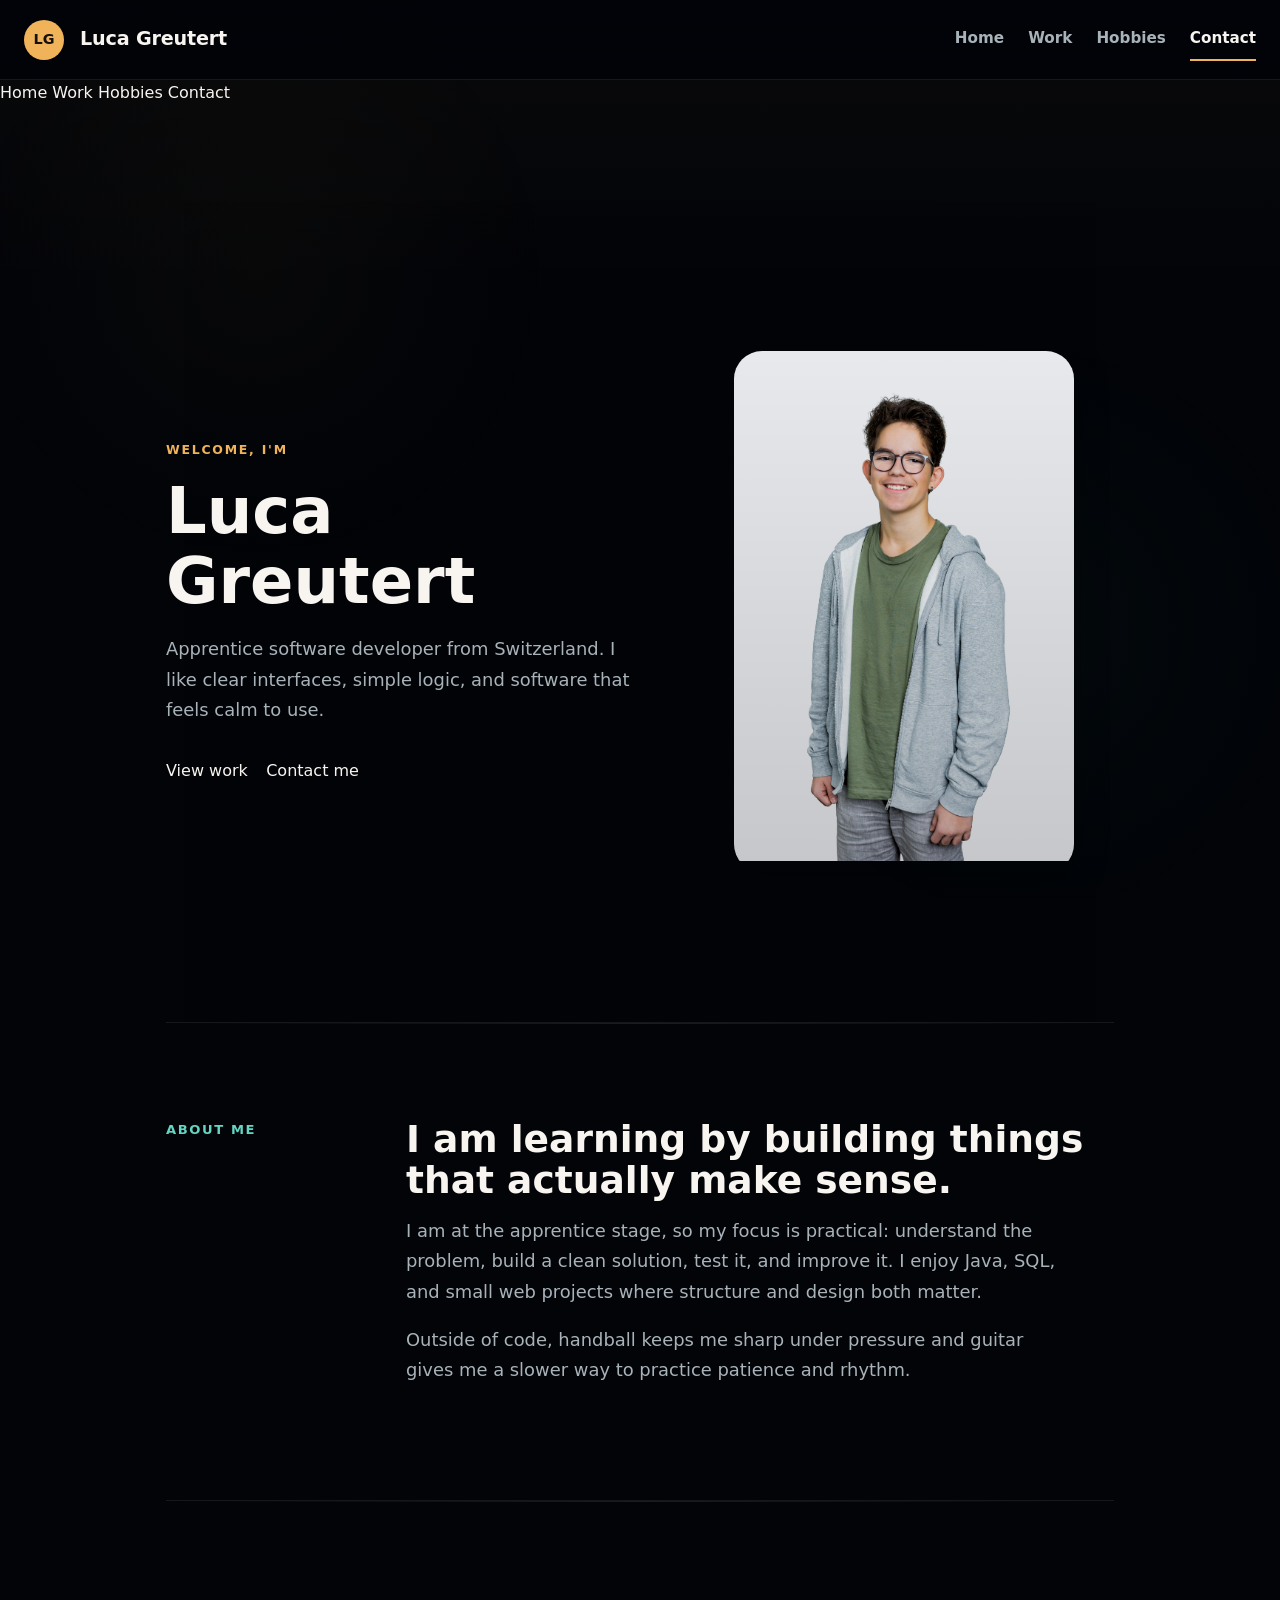
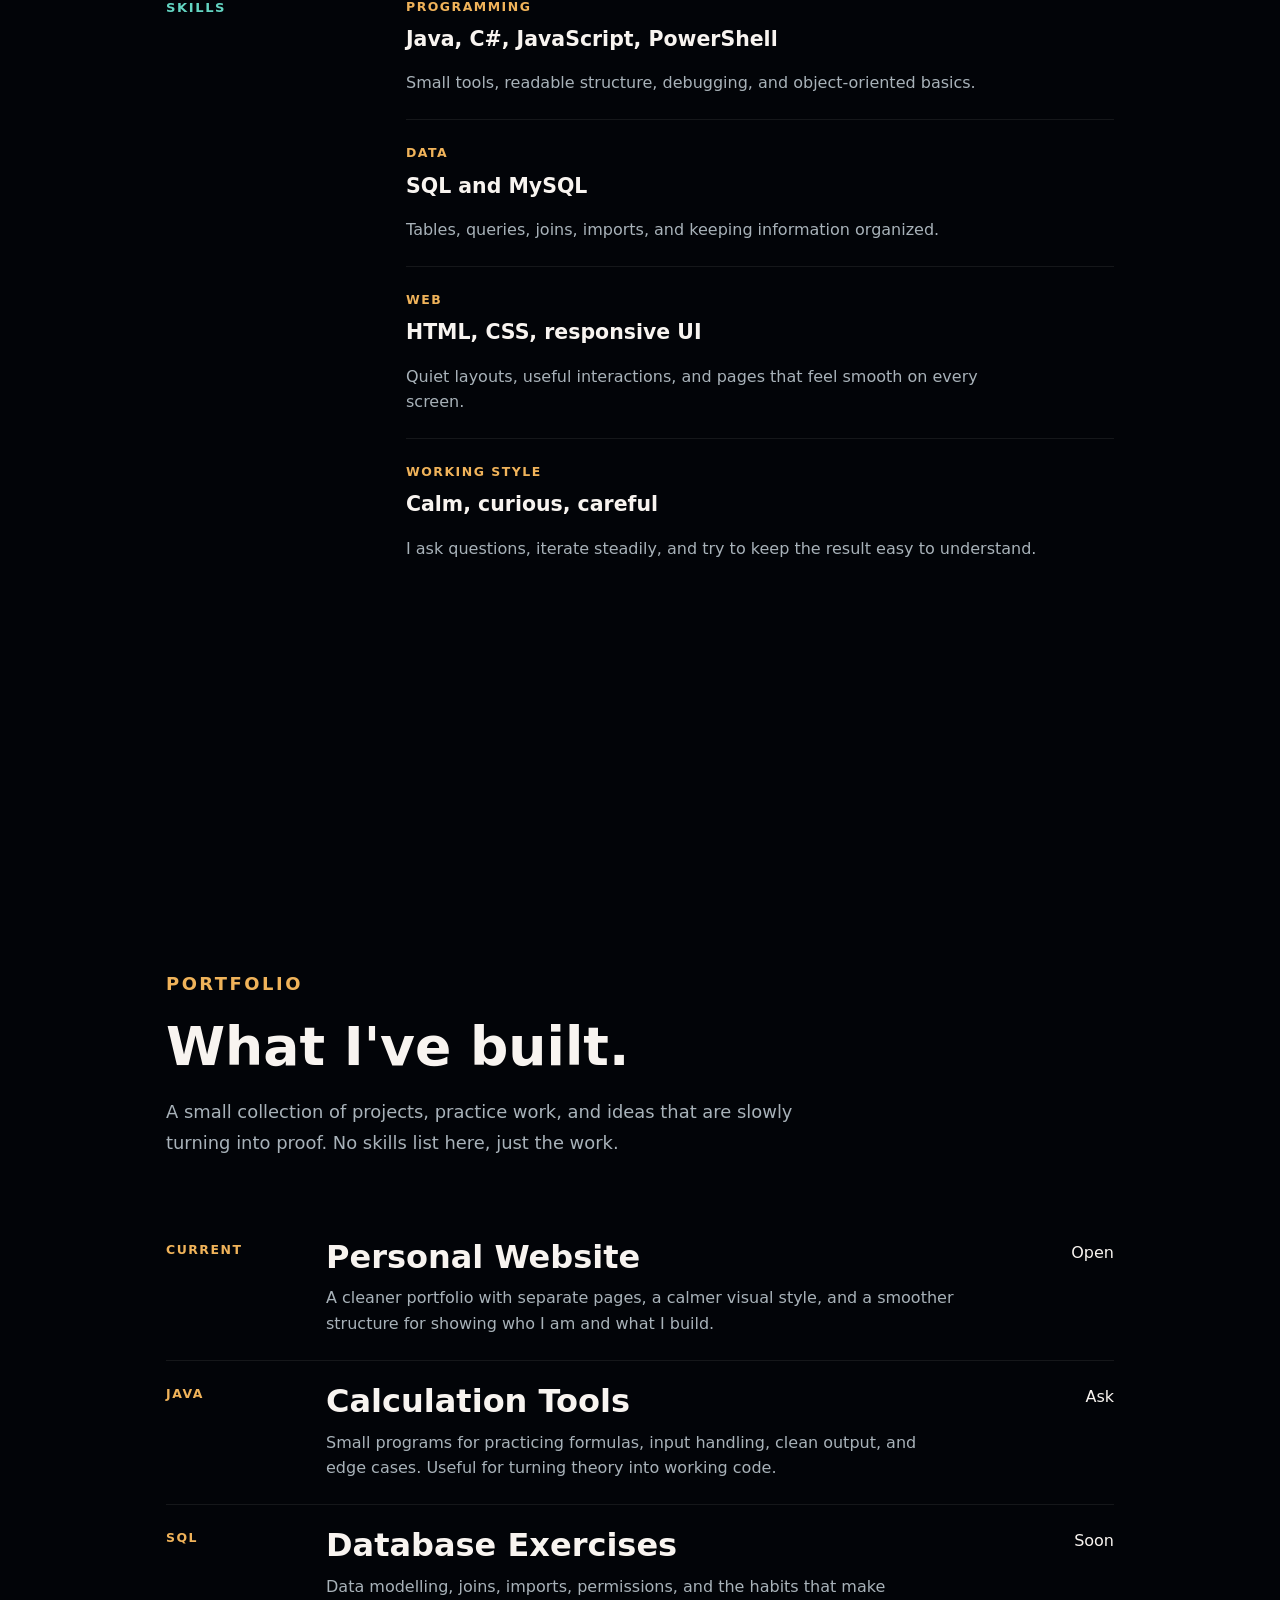
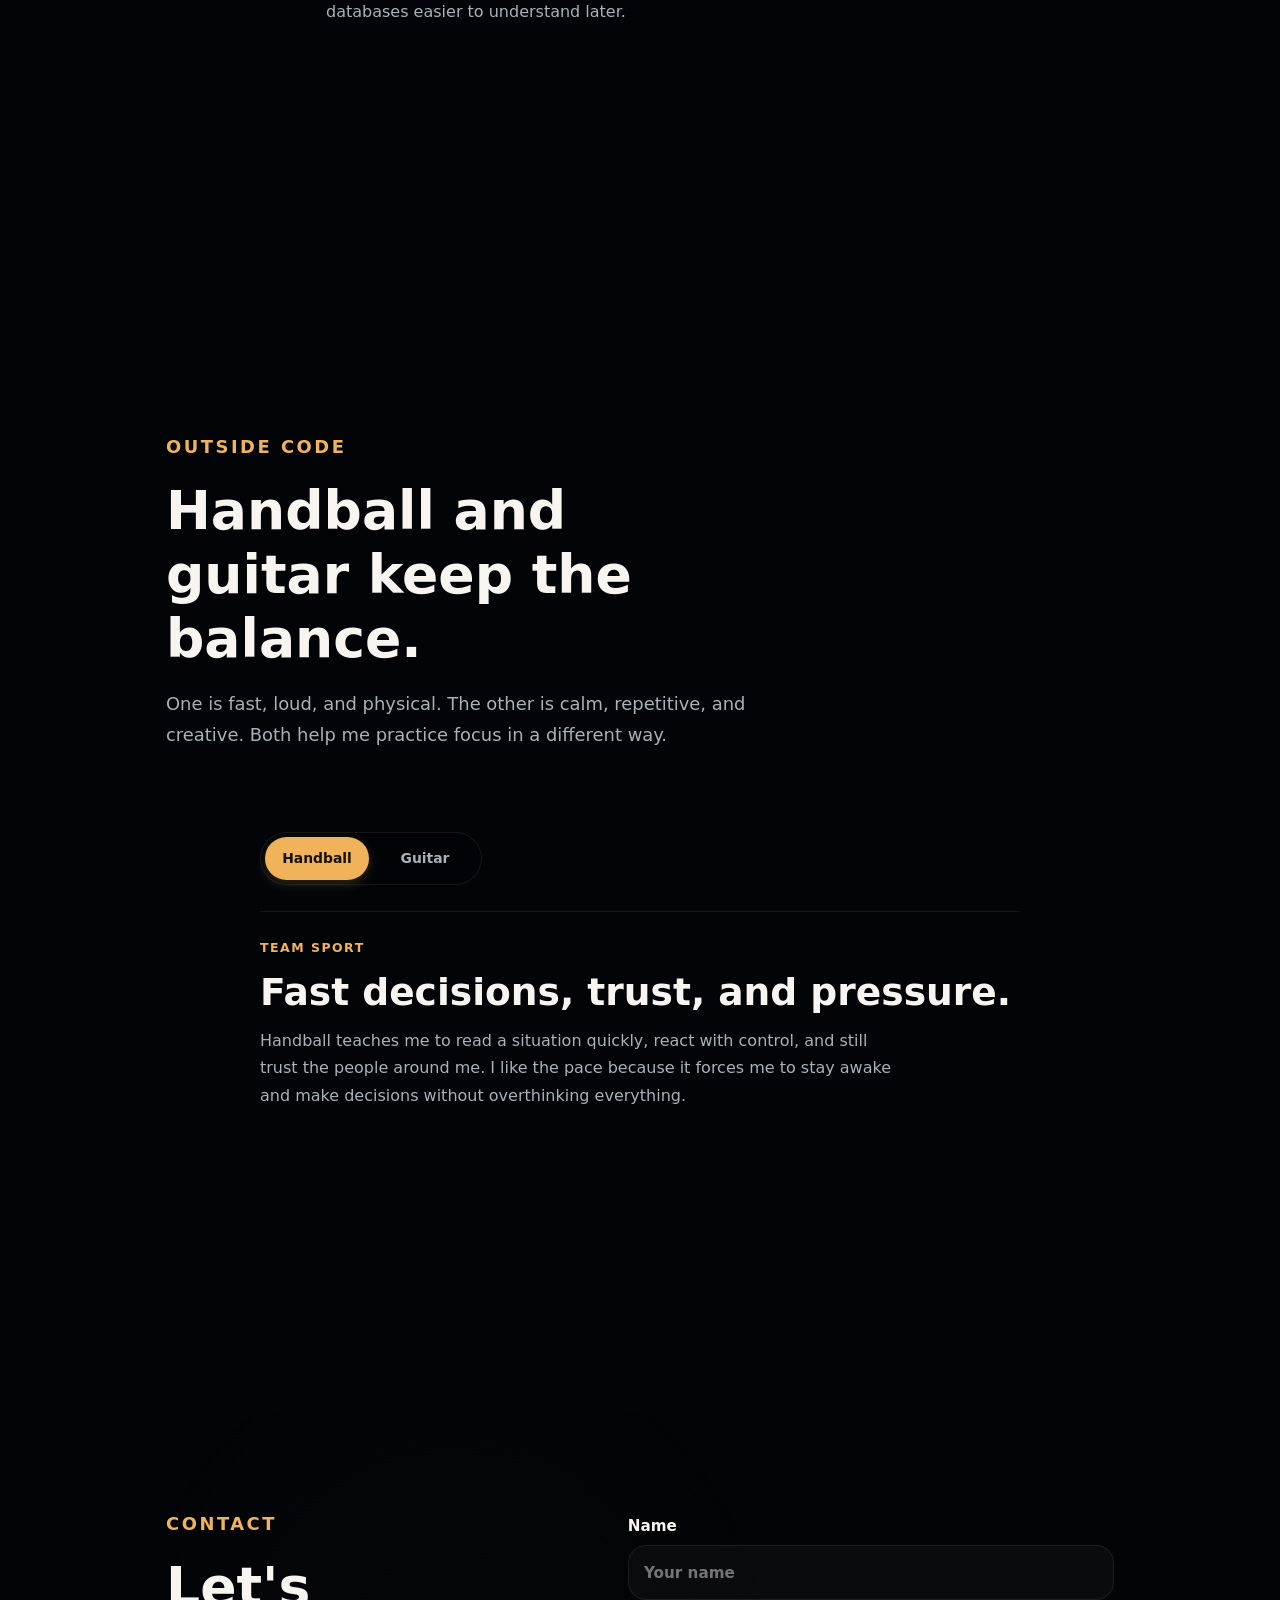
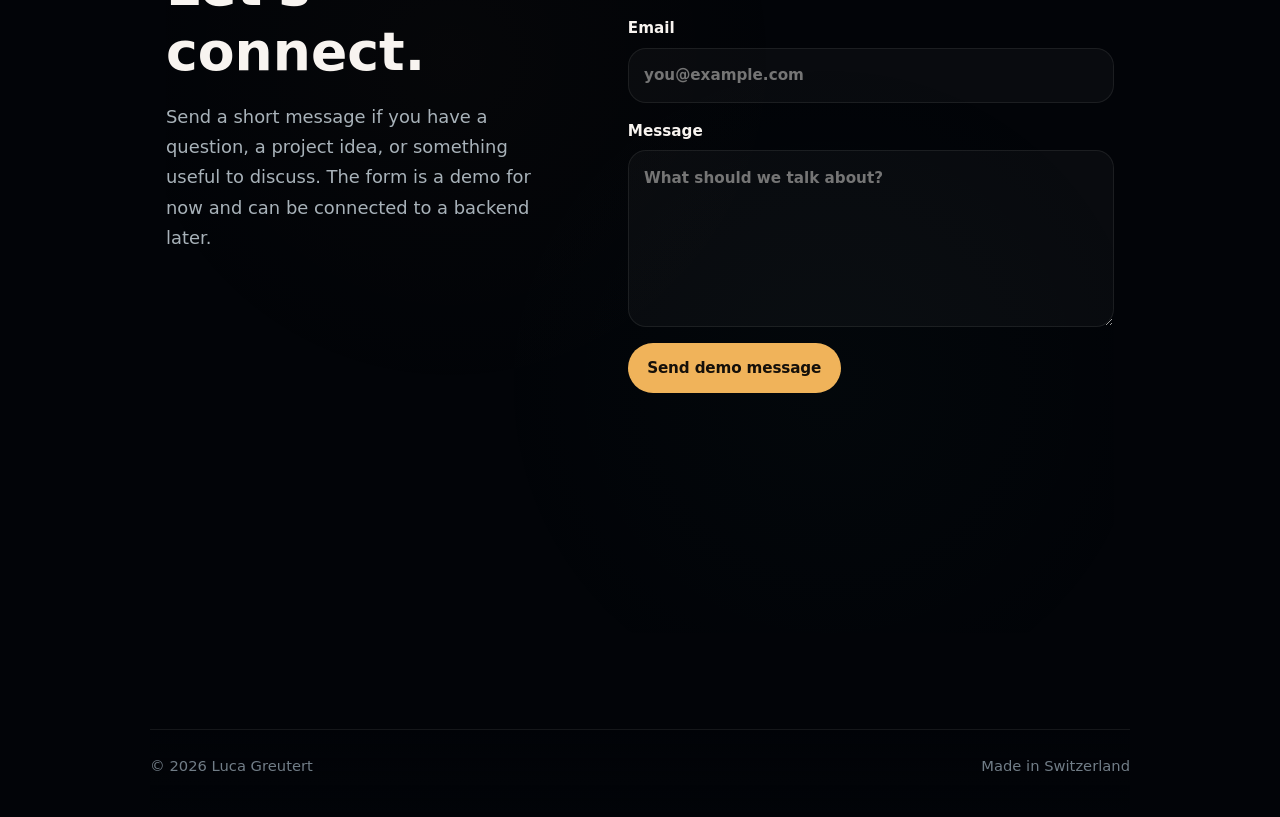
==== index.html @ e819fcfd "feat: implement single-page layout with scroll shortcuts and fixed header" ====
<!DOCTYPE html>
<html lang="en">
<head>
  <meta charset="UTF-8" />
  <meta name="viewport" content="width=device-width, initial-scale=1.0" />
  <title>Luca Greutert | Portfolio</title>

  <style>
    :root {
      --bg: #020408;
      --bg-soft: #07090f;
      --text: #f8f4f0;
      --muted: #a8b2b9;
      --soft: #717d87;
      --line: rgba(248, 244, 240, 0.08);
      --line-strong: rgba(248, 244, 240, 0.15);
      --amber: #f0b35a;
      --teal: #64d5c2;
      --danger: #e45f4f;
      --max-width: 980px;
      --radius-sm: 12px;
      --radius: 18px;
      --radius-lg: 28px;
      --ease: cubic-bezier(0.2, 0.8, 0.2, 1);
    }

    * {
      box-sizing: border-box;
    }

    html {
      scroll-behavior: smooth;
    }

    body {
      margin: 0;
      min-height: 100vh;
      color: var(--text);
      background:
        linear-gradient(180deg, rgba(240, 179, 90, 0.03), transparent 18rem),
        var(--bg);
      font-family:
        Inter, ui-sans-serif, system-ui, -apple-system, BlinkMacSystemFont,
        "Segoe UI", sans-serif;
      line-height: 1.6;
      position: relative;
      overflow-x: hidden;
      padding-top: 80px; /* Space for fixed header */
    }

    body::before {
      content: '';
      position: fixed;
      inset: 0;
      background-image:
        radial-gradient(circle at 20% 30%, rgba(240, 179, 90, 0.03) 0%, transparent 25%),
        radial-gradient(circle at 80% 70%, rgba(98, 213, 194, 0.03) 0%, transparent 25%);
      pointer-events: none;
      z-index: -2;
    }

    body.menu-open {
      overflow: hidden;
    }

    a {
      color: inherit;
      text-decoration: none;
    }

    button,
    input,
    textarea {
      font: inherit;
    }

    button {
      cursor: pointer;
    }

    h1,
    h2,
    h3,
    p,
    figure {
      margin-top: 0;
    }

    h1,
    h2,
    h3 {
      letter-spacing: 0;
      line-height: 1.1;
    }

    h1 {
      max-width: 13ch;
      margin-bottom: 1.1rem;
      font-size: clamp(2.3rem, 5vw, 4.25rem);
      font-weight: 800;
    }

    h2 {
      margin-bottom: 0.9rem;
      font-size: clamp(1.55rem, 3vw, 2.35rem);
      font-weight: 700;
    }

    h3 {
      margin-bottom: 0.55rem;
      font-size: clamp(1.08rem, 2vw, 1.28rem);
      font-weight: 600;
    }

    p {
      color: var(--muted);
      font-weight: 400;
    }

    /* Fixed header with shortcuts */
    .site-header {
      position: fixed;
      top: 0;
      left: 0;
      right: 0;
      height: 80px;
      z-index: 100;
      display: flex;
      align-items: center;
      justify-content: space-between;
      padding: 0 1.5rem;
      background: rgba(2, 4, 8, 0.9);
      backdrop-filter: blur(20px);
      border-bottom: 1px solid var(--line);
    }

    .brand-menu {
      display: flex;
      align-items: center;
      gap: 1rem;
    }

    .logo-mark {
      display: grid;
      place-items: center;
      width: 2.5rem;
      height: 2.5rem;
      border: 1px solid rgba(240, 179, 90, 0.4);
      border-radius: 50%;
      color: #15100a;
      background: var(--amber);
      font-size: 0.9rem;
      font-weight: 900;
      transition:
        transform 180ms var(--ease),
        background 180ms var(--ease);
    }

    .logo-mark:hover {
      background: #ffd18a;
      transform: translateY(-2px);
    }

    .logo-name {
      color: var(--text);
      font-weight: 800;
      text-decoration: none;
      font-size: 1.2rem;
      letter-spacing: -0.01em;
    }

    /* Shortcuts navigation */
    .shortcuts {
      display: flex;
      gap: 1.5rem;
    }

    .shortcuts a {
      color: var(--muted);
      font-weight: 600;
      font-size: 0.95rem;
      padding: 0.5rem 0;
      border-bottom: 2px solid transparent;
      transition: all 180ms var(--ease);
      position: relative;
    }

    .shortcuts a:hover {
      color: var(--amber);
    }

    .shortcuts a.active {
      color: var(--text);
      border-bottom-color: var(--amber);
    }

    /* Mobile menu toggle */
    .nav-toggle {
      display: none;
      flex-direction: column;
      justify-content: space-between;
      width: 2.5rem;
      height: 2rem;
    }

    .nav-toggle span {
      display: block;
      height: 2px;
      background: var(--text);
      border-radius: 2px;
      transition: all 0.3s ease;
    }

    /* Sections - all visible now */
    .section {
      width: min(var(--max-width), calc(100% - 2rem));
      margin: 0 auto;
      padding: 6rem 0;
      position: relative;
    }

    .hero {
      display: grid;
      grid-template-columns: minmax(0, 1.05fr) minmax(16rem, 0.95fr);
      gap: 4rem;
      align-items: center;
      min-height: calc(100vh - 80px);
      position: relative;
      text-align: left;
    }

    .hero::before {
      content: '';
      position: absolute;
      inset: 0;
      background:
        linear-gradient(
          to right,
          rgba(2, 4, 8, 0) 0%,
          rgba(2, 4, 8, 0.03) 30%,
          rgba(2, 4, 8, 0.03) 70%,
          rgba(2, 4, 8, 0) 100%
        );
      pointer-events: none;
    }

    .kicker {
      margin-bottom: 1rem;
      color: var(--amber);
      font-size: 0.78rem;
      font-weight: 900;
      letter-spacing: 0.14em;
      text-transform: uppercase;
    }

    .hero-text,
    .page-intro p,
    .section-body p {
      max-width: 58ch;
      font-size: clamp(1rem, 1.7vw, 1.12rem);
      line-height: 1.7;
    }

    .hero-actions {
      display: flex;
      flex-wrap: wrap;
      gap: 1.15rem;
      margin-top: 2rem;
    }

    .hero-visual {
      margin-bottom: 0;
      position: relative;
      border-radius: var(--radius-lg);
      overflow: hidden;
      box-shadow: 0 8px 32px rgba(0, 0, 0, 0.4);
    }

    .hero-visual::before {
      content: '';
      position: absolute;
      inset: 0;
      background:
        linear-gradient(
          to bottom,
          rgba(0, 0, 0, 0) 0%,
          rgba(0, 0, 0, 0.15) 100%
        );
      pointer-events: none;
    }

    .hero-visual img {
      display: block;
      width: 100%;
      height: 100%;
      object-fit: cover;
      object-position: 58% center;
      transition: transform 0.5s ease;
    }

    .hero-visual:hover img {
      transform: scale(1.02);
    }

    .hero-visual figcaption {
      margin-top: 0.7rem;
      color: var(--soft);
      font-size: 0.9rem;
      font-style: italic;
    }

    .split-section {
      display: grid;
      grid-template-columns: 12rem minmax(0, 1fr);
      gap: 3rem;
      border-top: 1px solid var(--line);
      position: relative;
    }

    .split-section::before {
      content: '';
      position: absolute;
      top: 0;
      left: 0;
      right: 0;
      height: 1px;
      background:
        linear-gradient(
          to right,
          transparent,
          rgba(248, 244, 240, 0.1),
          transparent
        );
      pointer-events: none;
    }

    .section-label p {
      position: sticky;
      top: 6rem;
      color: var(--teal);
      font-size: 0.82rem;
      font-weight: 900;
      letter-spacing: 0.12em;
      text-transform: uppercase;
    }

    .section-body {
      max-width: 680px;
    }

    .list-stack {
      display: grid;
      gap: 0;
    }

    .clean-row {
      display: grid;
      gap: 0.7rem;
      padding: 1.45rem 0;
      border-top: 1px solid var(--line);
      transition: background 180ms var(--ease);
    }

    .clean-row:hover {
      background: rgba(248, 244, 240, 0.02);
    }

    .clean-row:first-child {
      border-top: 0;
      padding-top: 0;
    }

    .clean-row span,
    .tab-panel span {
      color: var(--amber);
      font-size: 0.78rem;
      font-weight: 900;
      letter-spacing: 0.12em;
      text-transform: uppercase;
    }

    .clean-row p {
      max-width: 62ch;
      margin-bottom: 0;
      color: var(--muted);
      line-height: 1.6;
    }

    .page-hero {
      padding-bottom: 3rem;
    }

    .page-intro {
      max-width: 700px;
    }

    .page-intro h1 {
      max-width: 16ch;
      font-size: clamp(2.05rem, 4.5vw, 3.35rem);
      font-weight: 800;
      line-height: 1.2;
    }

    .project-list {
      padding-top: 1rem;
    }

    .project-row {
      grid-template-columns: 8rem minmax(0, 1fr) auto;
      align-items: start;
      column-gap: 2rem;
    }

    .project-row h2 {
      margin-bottom: 0.65rem;
      font-size: clamp(1.35rem, 2.5vw, 2rem);
      font-weight: 700;
      color: var(--text);
    }

    .hobby-panel {
      max-width: 760px;
      padding-top: 1rem;
    }

    .tab-list {
      display: inline-flex;
      gap: 0.25rem;
      margin-bottom: 1.6rem;
      padding: 0.25rem;
      border: 1px solid var(--line);
      border-radius: var(--radius-lg);
      background: rgba(2, 4, 8, 0.3);
      backdrop-filter: blur(10px);
    }

    .tab-button {
      min-width: 6.5rem;
      border: 0;
      border-radius: calc(var(--radius-lg) - 4px);
      padding: 0.65rem 1rem;
      color: var(--muted);
      background: transparent;
      font-weight: 800;
      font-size: 0.87rem;
      transition:
        color 180ms var(--ease),
        background 180ms var(--ease),
        transform 180ms var(--ease);
    }

    .tab-button:hover:not(.active),
    .tab-button:focus-visible:not(.active) {
      transform: translateY(-1px);
      color: var(--text);
      background: rgba(248, 244, 240, 0.05);
    }

    .tab-button.active {
      color: #15100a;
      background: var(--amber);
      transform: translateY(0);
      box-shadow: 0 4px 12px rgba(240, 179, 90, 0.2);
    }

    .tab-panel {
      padding-top: 1.4rem;
      border-top: 1px solid var(--line);
    }

    .tab-panel h2 {
      margin-top: 0.75rem;
      color: var(--text);
    }

    .tab-panel p {
      max-width: 63ch;
      color: var(--muted);
      line-height: 1.7;
    }

    .contact-layout {
      display: grid;
      grid-template-columns: minmax(0, 0.9fr) minmax(18rem, 1.1fr);
      gap: 4rem;
      align-items: start;
      min-height: calc(100vh - 80px);
      position: relative;
    }

    .contact-layout::before {
      content: '';
      position: absolute;
      inset: 0;
      background:
        radial-gradient(circle at 30% 30%, rgba(240, 179, 90, 0.02) 0%, transparent 40%),
        radial-gradient(circle at 70% 70%, rgba(98, 213, 194, 0.02) 0%, transparent 40%);
      pointer-events: none;
      z-index: -1;
    }

    .contact-form {
      display: grid;
      gap: 1rem;
      width: 100%;
      padding-top: 0.3rem;
    }

    .contact-form label {
      display: grid;
      gap: 0.45rem;
      color: var(--text);
      font-weight: 700;
      font-size: 0.95rem;
    }

    .contact-form input,
    .contact-form textarea {
      width: 100%;
      border: 1px solid var(--line);
      border-radius: var(--radius);
      padding: 0.9rem 0.95rem;
      color: var(--text);
      background: rgba(248, 244, 240, 0.03);
      outline: none;
      transition:
        border-color 180ms var(--ease),
        background 180ms var(--ease),
        box-shadow 180ms var(--ease);
      font-size: 0.95rem;
    }

    .contact-form textarea {
      resize: vertical;
      min-height: 120px;
    }

    .contact-form input:focus,
    .contact-form textarea:focus {
      border-color: var(--teal);
      background: rgba(248, 244, 240, 0.06);
      box-shadow: 0 0 0 3px rgba(98, 213, 194, 0.2);
    }

    .send-button {
      width: fit-content;
      border: 1px solid rgba(240, 179, 90, 0.5);
      border-radius: var(--radius-lg);
      padding: 0.75rem 1.15rem;
      color: #15100a;
      background: var(--amber);
      font-weight: 900;
      font-size: 0.95rem;
      transition:
        transform 180ms var(--ease),
        background 180ms var(--ease),
        box-shadow 180ms var(--ease);
      letter-spacing: -0.01em;
    }

    .send-button:hover,
    .send-button:focus-visible {
      background: #ffd18a;
      transform: translateY(-2px);
      box-shadow: 0 8px 24px rgba(240, 179, 90, 0.3);
    }

    .form-message {
      min-height: 1.5rem;
      margin: 0;
      color: var(--teal);
      font-weight: 800;
      font-size: 0.95rem;
    }

    .site-footer {
      display: flex;
      justify-content: space-between;
      gap: 1rem;
      width: min(var(--max-width), calc(100% - 2rem));
      margin: 0 auto;
      padding: 1.5rem 0 2.5rem;
      border-top: 1px solid var(--line);
      position: relative;
      z-index: 10;
    }

    .site-footer::before {
      content: '';
      position: absolute;
      inset: 0;
      background:
        linear-gradient(
          to top,
          rgba(2, 4, 8, 0.8) 0%,
          rgba(2, 4, 8, 0) 100%
        );
      pointer-events: none;
      z-index: -2;
    }

    .site-footer p {
      margin-bottom: 0;
      color: var(--soft);
      font-size: 0.92rem;
      font-weight: 400;
    }

    .reveal {
      opacity: 0;
      transform: translateY(10px);
      transition:
        opacity 620ms var(--ease),
        transform 620ms var(--ease);
    }

    .reveal.visible {
      opacity: 1;
      transform: translateY(0);
    }

    :focus-visible {
      outline: 3px solid var(--amber);
      outline-offset: 4px;
    }

    /* Enhanced focus styles */
    button:focus-visible,
    input:focus-visible,
    textarea:focus-visible,
    a:focus-visible {
      outline: 3px solid var(--amber);
      outline-offset: 4px;
    }

    @media (max-width: 820px) {
      body {
        padding-top: 70px; /* Adjust for smaller header */
      }

      .site-header {
        height: 70px;
        padding: 0 1rem;
      }

      .logo-mark {
        width: 2rem;
        height: 2rem;
        font-size: 0.8rem;
      }

      .logo-name {
        font-size: 1.1rem;
      }

      .shortcuts {
        gap: 1rem;
      }

      .shortcuts a {
        font-size: 0.9rem;
        padding: 0.4rem 0;
      }

      .nav-toggle {
        display: flex;
      }

      .site-nav {
        position: fixed;
        inset: 70px 0 auto;
        display: none;
        width: 100%;
        background: rgba(2, 4, 8, 0.95);
        backdrop-filter: blur(20px);
        border-top: 1px solid var(--line);
        z-index: 90;
      }

      .site-nav.open {
        display: block;
      }

      .site-nav a {
        display: block;
        padding: 1rem;
        text-align: center;
        border-bottom: 1px solid var(--line);
      }

      .site-nav a:last-child {
        border-bottom: none;
      }

      .site-nav a:hover {
        background: rgba(248, 244, 240, 0.05);
        color: var(--amber);
      }

      .hero {
        grid-template-columns: 1fr;
        text-align: center;
        padding-top: 4rem;
      }

      .hero-text,
      .hero-actions {
        max-width: 100%;
      }

      .hero-actions {
        justify-content: center;
      }

      .section {
        width: calc(100% - 1.5rem);
        padding: 4rem 0;
      }

      .section-label p {
        position: static;
        margin-bottom: 0;
        text-align: center;
      }

      .project-row {
        grid-template-columns: 1fr;
        gap: 0.7rem;
      }

      .project-row h2 {
        text-align: center;
      }
    }

    @media (max-width: 560px) {
      .logo-name {
        max-width: calc(100vw - 8rem);
        overflow: hidden;
        text-overflow: ellipsis;
      }

      h1 {
        font-size: clamp(2.2rem, 13vw, 3.35rem);
      }

      .hero-actions,
      .site-footer {
        flex-direction: column;
        align-items: stretch;
      }

      .tab-list {
        width: 100%;
      }

      .tab-button {
        flex: 1;
        min-width: 0;
        padding: 0.75rem 1rem;
        font-size: 0.9rem;
      }

      .send-button {
        width: 100%;
        padding: 1rem;
      }

      .contact-layout {
        gap: 2rem;
      }
    }

    @media (prefers-reduced-motion: reduce) {
      html {
        scroll-behavior: auto;
      }

      *,
      *::before,
      *::after {
        transition-duration: 0.01ms !important;
        animation-duration: 0.01ms !important;
        animation-iteration-count: 1 !important;
      }

      .reveal {
        opacity: 1;
        transform: none;
      }
    }

    /* Dark mode enhancements */
    @media (prefers-color-scheme: dark) {
      :root {
        --bg: #020408;
        --bg-soft: #07090f;
        --text: #f8f4f0;
        --muted: #a8b2b9;
        --soft: #717d87;
      }
    }

    /* Print styles */
    @media print {
      body {
        background: white !important;
        color: black !important;
        padding-top: 0 !important;
      }

      .site-header,
      .nav-toggle,
      .hero-actions,
      .send-button {
        display: none !important;
      }

      a {
        color: black !important;
        text-decoration: underline;
      }
    }
  </style>
</head>
<body>
  <header class="site-header">
    <div class="brand-menu">
      <button class="logo-mark" type="button" aria-label="Open page menu">
        LG
      </button>
      <a class="logo-name" href="#">Luca Greutert</a>
    </div>

    <nav class="shortcuts" aria-label="Primary navigation">
      <a href="#home-section" class="active">Home</a>
      <a href="#work-section">Work</a>
      <a href="#hobbies-section">Hobbies</a>
      <a href="#contact-section">Contact</a>
    </nav>

    <button class="nav-toggle" aria-label="Open navigation" aria-controls="primary-navigation">
      <span></span>
      <span></span>
      <span></span>
    </button>
  </header>

  <nav id="primary-navigation" class="site-nav" aria-label="Primary navigation">
    <a href="#home-section">Home</a>
    <a href="#work-section">Work</a>
    <a href="#hobbies-section">Hobbies</a>
    <a href="#contact-section">Contact</a>
  </nav>

  <main>
    <!-- Home Section -->
    <section class="section" id="home-section">
      <div class="hero section" id="home">
        <div class="hero-copy reveal">
          <p class="kicker">Welcome, I'm</p>
          <h1>Luca Greutert</h1>
          <p class="hero-text">
            Apprentice software developer from Switzerland. I like clear interfaces,
            simple logic, and software that feels calm to use.
          </p>
          <div class="hero-actions">
            <a class="text-link strong" href="#work-section">View work</a>
            <a class="text-link" href="#contact-section">Contact me</a>
          </div>
        </div>

        <figure class="hero-visual reveal" aria-label="Developer workspace">
          <img
            src="assets/IMG_0503.jpeg"
            alt="A focused developer workspace with a laptop, notebook, guitar, and handball."
          />
          <figcaption></figcaption>
        </figure>
      </div>

      <section class="section split-section" id="about">
        <div class="section-label reveal">
          <p>About Me</p>
        </div>

        <div class="section-body reveal">
          <h2>I am learning by building things that actually make sense.</h2>
          <p>
            I am at the apprentice stage, so my focus is practical: understand the
            problem, build a clean solution, test it, and improve it. I enjoy Java,
            SQL, and small web projects where structure and design both matter.
          </p>
          <p>
            Outside of code, handball keeps me sharp under pressure and guitar gives
            me a slower way to practice patience and rhythm.
          </p>
        </div>
      </section>

      <section class="section split-section" id="skills">
        <div class="section-label reveal">
          <p>Skills</p>
        </div>

        <div class="list-stack reveal">
          <article class="clean-row">
            <span>Programming</span>
            <h3>Java, C#, JavaScript, PowerShell</h3>
            <p>Small tools, readable structure, debugging, and object-oriented basics.</p>
          </article>

          <article class="clean-row">
            <span>Data</span>
            <h3>SQL and MySQL</h3>
            <p>Tables, queries, joins, imports, and keeping information organized.</p>
          </article>

          <article class="clean-row">
            <span>Web</span>
            <h3>HTML, CSS, responsive UI</h3>
            <p>Quiet layouts, useful interactions, and pages that feel smooth on every screen.</p>
          </article>

          <article class="clean-row">
            <span>Working Style</span>
            <h3>Calm, curious, careful</h3>
            <p>I ask questions, iterate steadily, and try to keep the result easy to understand.</p>
          </article>
        </div>
      </section>
    </section>

    <!-- Work Section -->
    <section class="section" id="work-section">
      <section class="section page-hero">
        <div class="page-intro reveal">
          <p class="kicker">Portfolio</p>
          <h1>What I've built.</h1>
          <p>
            A small collection of projects, practice work, and ideas that are slowly
            turning into proof. No skills list here, just the work.
          </p>
        </div>
      </section>

      <section class="section list-stack project-list" aria-label="Projects">
        <article class="clean-row project-row reveal">
          <span>Current</span>
          <div>
            <h2>Personal Website</h2>
            <p>
              A cleaner portfolio with separate pages, a calmer visual style, and a
              smoother structure for showing who I am and what I build.
            </p>
          </div>
          <a class="text-link" href="#home-section">Open</a>
        </article>

        <article class="clean-row project-row reveal">
          <span>Java</span>
          <div>
            <h2>Calculation Tools</h2>
            <p>
              Small programs for practicing formulas, input handling, clean output,
              and edge cases. Useful for turning theory into working code.
            </p>
          </div>
          <a class="text-link" href="#contact-section">Ask</a>
        </article>

        <article class="clean-row project-row reveal">
          <span>SQL</span>
          <div>
            <h2>Database Exercises</h2>
            <p>
              Data modelling, joins, imports, permissions, and the habits that make
              databases easier to understand later.
            </p>
          </div>
          <a class="text-link" href="#contact-section">Soon</a>
        </article>
      </section>
    </section>

    <!-- Hobbies Section -->
    <section class="section" id="hobbies-section">
      <section class="section page-hero">
        <div class="page-intro reveal">
          <p class="kicker">Outside Code</p>
          <h1>Handball and guitar keep the balance.</h1>
          <p>
            One is fast, loud, and physical. The other is calm, repetitive, and
            creative. Both help me practice focus in a different way.
          </p>
        </div>
      </section>

      <section class="section hobby-panel reveal" aria-label="Hobby tabs">
        <div class="tab-list" role="tablist" aria-label="Choose hobby">
          <button class="tab-button active" type="button" role="tab" aria-selected="true" aria-controls="handball-panel" id="handball-tab" data-tab="handball">
            Handball
          </button>
          <button class="tab-button" type="button" role="tab" aria-selected="false" aria-controls="guitar-panel" id="guitar-tab" data-tab="guitar">
            Guitar
          </button>
        </div>

        <article class="tab-panel active" id="handball-panel" role="tabpanel" aria-labelledby="handball-tab" data-panel="handball">
          <span>Team Sport</span>
          <h2>Fast decisions, trust, and pressure.</h2>
          <p>
            Handball teaches me to read a situation quickly, react with control, and
            still trust the people around me. I like the pace because it forces me to
            stay awake and make decisions without overthinking everything.
          </p>
        </article>

        <article class="tab-panel" id="guitar-panel" role="tabpanel" aria-labelledby="guitar-tab" data-panel="guitar" hidden>
          <span>Music</span>
          <h2>A slower way to practice creativity.</h2>
          <p>
            Guitar has the same satisfying loop as programming: learn a pattern, repeat
            it, clean it up, and slowly turn rough noise into something that feels good.
            It keeps the creative side active without needing a screen.
          </p>
        </article>
      </section>
    </section>

    <!-- Contact Section -->
    <section class="section" id="contact-section">
      <section class="section contact-layout">
        <div class="page-intro reveal">
          <p class="kicker">Contact</p>
          <h1>Let's connect.</h1>
          <p>
            Send a short message if you have a question, a project idea, or something
            useful to discuss. The form is a demo for now and can be connected to a
            backend later.
          </p>
        </div>

        <form class="contact-form reveal">
          <label>
            Name
            <input type="text" name="name" placeholder="Your name" autocomplete="name" required />
          </label>

          <label>
            Email
            <input type="email" name="email" placeholder="you@example.com" autocomplete="email" required />
          </label>

          <label>
            Message
            <textarea name="message" rows="6" placeholder="What should we talk about?" required></textarea>
          </label>

          <button class="send-button" type="submit">Send demo message</button>
          <p class="form-message" aria-live="polite"></p>
        </form>
      </section>
    </section>
  </main>

  <footer class="site-footer">
    <p>&copy; <span id="year"></span> Luca Greutert</p>
    <p>Made in Switzerland</p>
  </footer>

  <script>
    const logoButton = document.querySelector(".logo-mark");
    const navToggle = document.querySelector(".nav-toggle");
    const siteNav = document.querySelector("#primary-navigation");
    const navLinks = document.querySelectorAll(".site-nav a, .shortcuts a");
    const year = document.querySelector("#year");
    const revealElements = document.querySelectorAll(".reveal");
    const form = document.querySelector(".contact-form");
    const formMessage = document.querySelector(".form-message");
    const tabButtons = document.querySelectorAll("[data-tab]");
    const tabPanels = document.querySelectorAll("[data-panel]");

    if (year) {
      year.textContent = new Date().getFullYear();
    }

    const closeNavigation = () => {
      if (!navToggle || !siteNav) {
        return;
      }

      siteNav.classList.remove("open");
      navToggle.setAttribute("aria-expanded", "false");
      navToggle.setAttribute("aria-label", "Open navigation");
      document.body.classList.remove("menu-open");
    };

    // Handle mobile menu toggle
    if (navToggle && siteNav) {
      navToggle.addEventListener("click", () => {
        const isOpen = siteNav.classList.toggle("open");
        navToggle.setAttribute("aria-expanded", String(isOpen));
        navToggle.setAttribute("aria-label", isOpen ? "Close navigation" : "Open navigation");
        document.body.classList.toggle("menu-open", isOpen);
      });
    }

    // Handle navigation links
    navLinks.forEach(link => {
      link.addEventListener("click", (e) => {
        // Only prevent default for anchor links that scroll to sections
        if (link.getAttribute("href").startsWith("#")) {
          e.preventDefault();
          const targetId = link.getAttribute("href").substring(1);
          const targetElement = document.getElementById(targetId);

          if (targetElement) {
            // Update active state
            navLinks.forEach(link => {
              link.classList.remove("active");
            });
            link.classList.add("active");

            // Close mobile menu if open
            closeNavigation();

            // Smooth scroll to target
            window.scrollTo({
              top: targetElement.offsetTop - 80, // Account for fixed header
              behavior: "smooth"
            });
          }
        }
      });
    });

    // Update active link on scroll
    const updateActiveLinkOnScroll = () => {
      const scrollPosition = window.scrollY + 100; // Offset for header

      const sections = document.querySelectorAll(".section");
      let currentSectionId = "";

      sections.forEach(section => {
        const sectionTop = section.offsetTop;
        const sectionHeight = section.offsetHeight;
        const sectionId = section.id;

        if (scrollPosition >= sectionTop && scrollPosition < sectionTop + sectionHeight) {
          currentSectionId = sectionId;
        }
      });

      if (currentSectionId) {
        navLinks.forEach(link => {
          if (link.getAttribute("href") === `#${currentSectionId}`) {
            link.classList.add("active");
          } else {
            link.classList.remove("active");
          }
        });
      }
    };

    window.addEventListener("scroll", updateActiveLinkOnScroll);
    // Initialize active link on load
    window.addEventListener("load", updateActiveLinkOnScroll);

    document.addEventListener("keydown", (event) => {
      if (event.key === "Escape") {
        closeNavigation();
      }
    });

    if ("IntersectionObserver" in window) {
      const revealObserver = new IntersectionObserver(
        (entries) => {
          entries.forEach((entry) => {
            if (entry.isIntersecting) {
              entry.target.classList.add("visible");
              revealObserver.unobserve(entry.target);
            }
          });
        },
        { threshold: 0.16 }
      );

      revealElements.forEach((element) => revealObserver.observe(element));
    } else {
      revealElements.forEach((element) => element.classList.add("visible"));
    }

    tabButtons.forEach((button) => {
      button.addEventListener("click", () => {
        const target = button.dataset.tab;

        tabButtons.forEach((tabButton) => {
          const isActive = tabButton === button;
          tabButton.classList.toggle("active", isActive);
          tabButton.setAttribute("aria-selected", String(isActive));
        });

        tabPanels.forEach((panel) => {
          const isActive = panel.dataset.panel === target;
          panel.classList.toggle("active", isActive);
          panel.hidden = !isActive;
        });
      });
    });

    if (form && formMessage) {
      form.addEventListener("submit", (event) => {
        event.preventDefault();

        if (!form.checkValidity()) {
          formMessage.textContent = "Please fill in the fields first.";
          formMessage.style.color = "#e45f4f";
          form.reportValidity();
          return;
        }

        const formData = new FormData(form);
        const firstName = String(formData.get("name") || "").trim().split(" ")[0] || "there";

        form.reset();
        formMessage.textContent = `Thanks, ${firstName}. Demo message received.`;
        formMessage.style.color = "#42c7b7";
      });
    }
  </script>
</body>
</html>
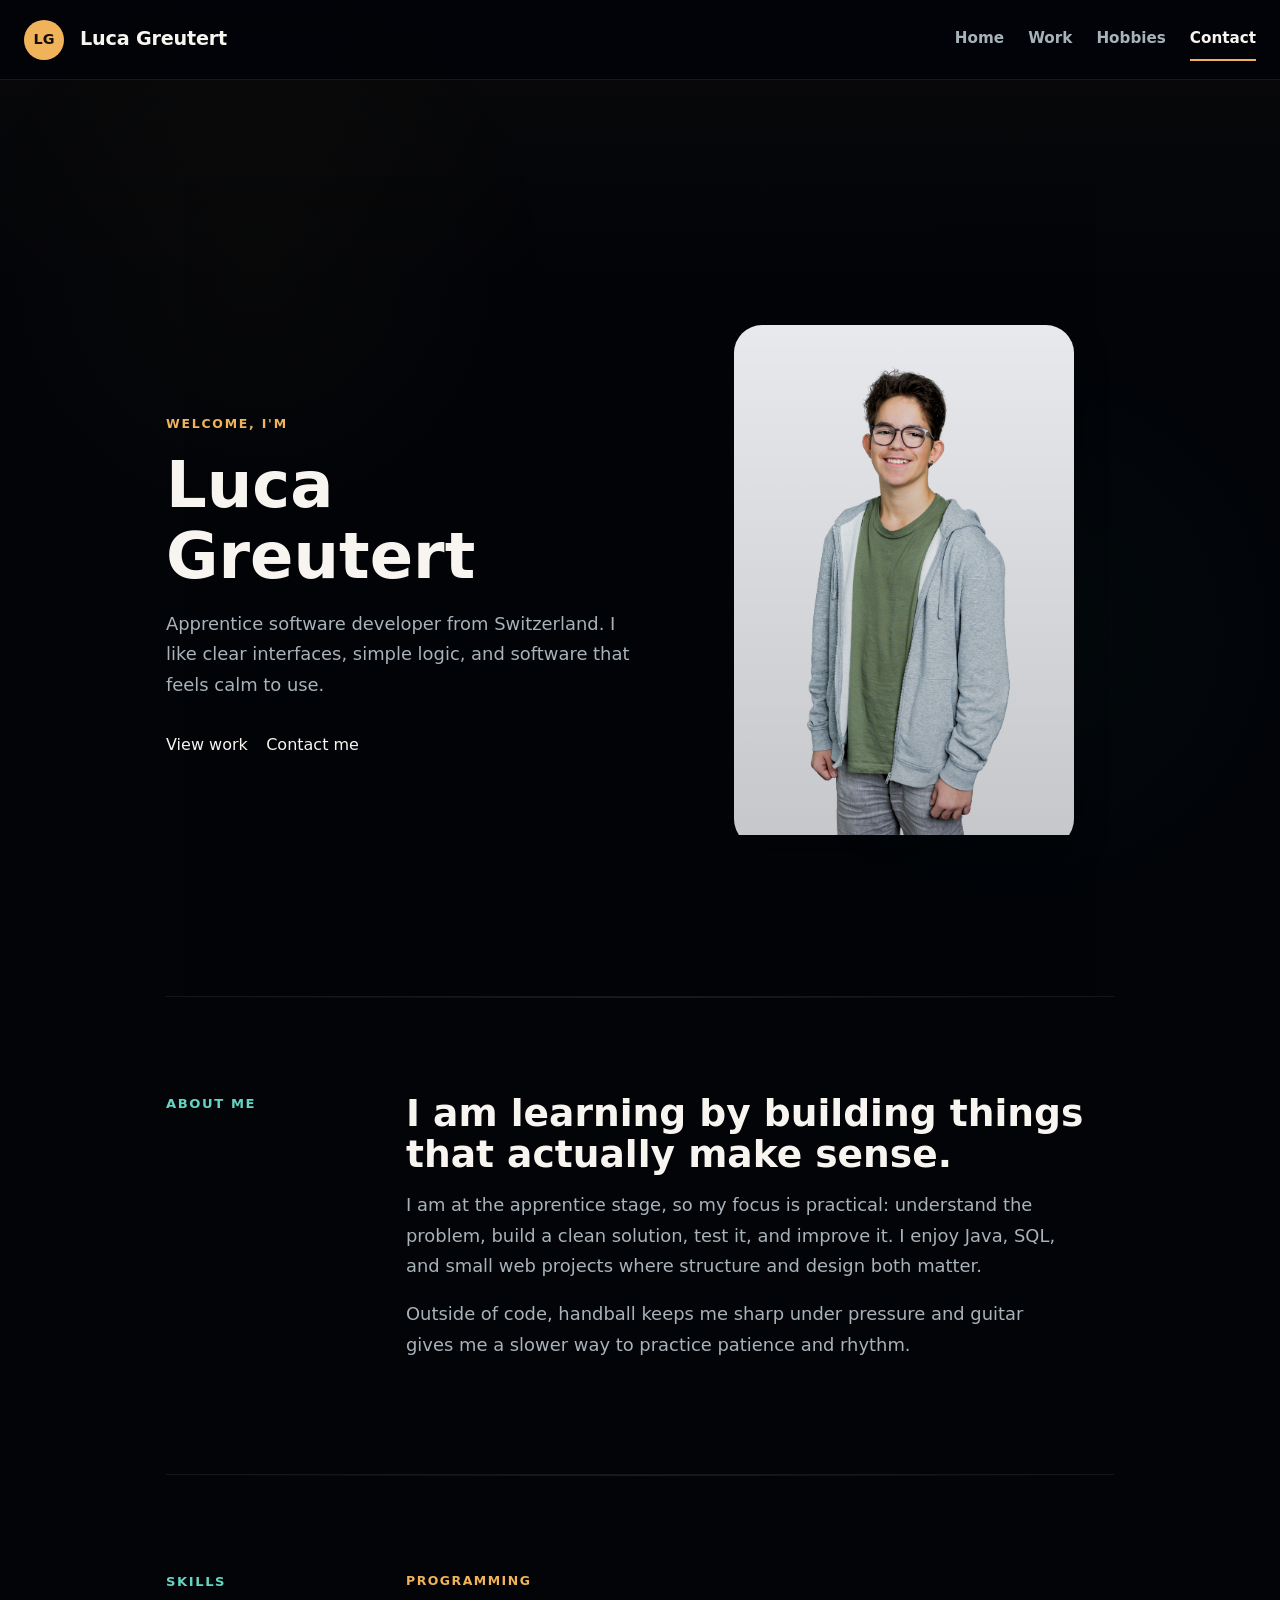
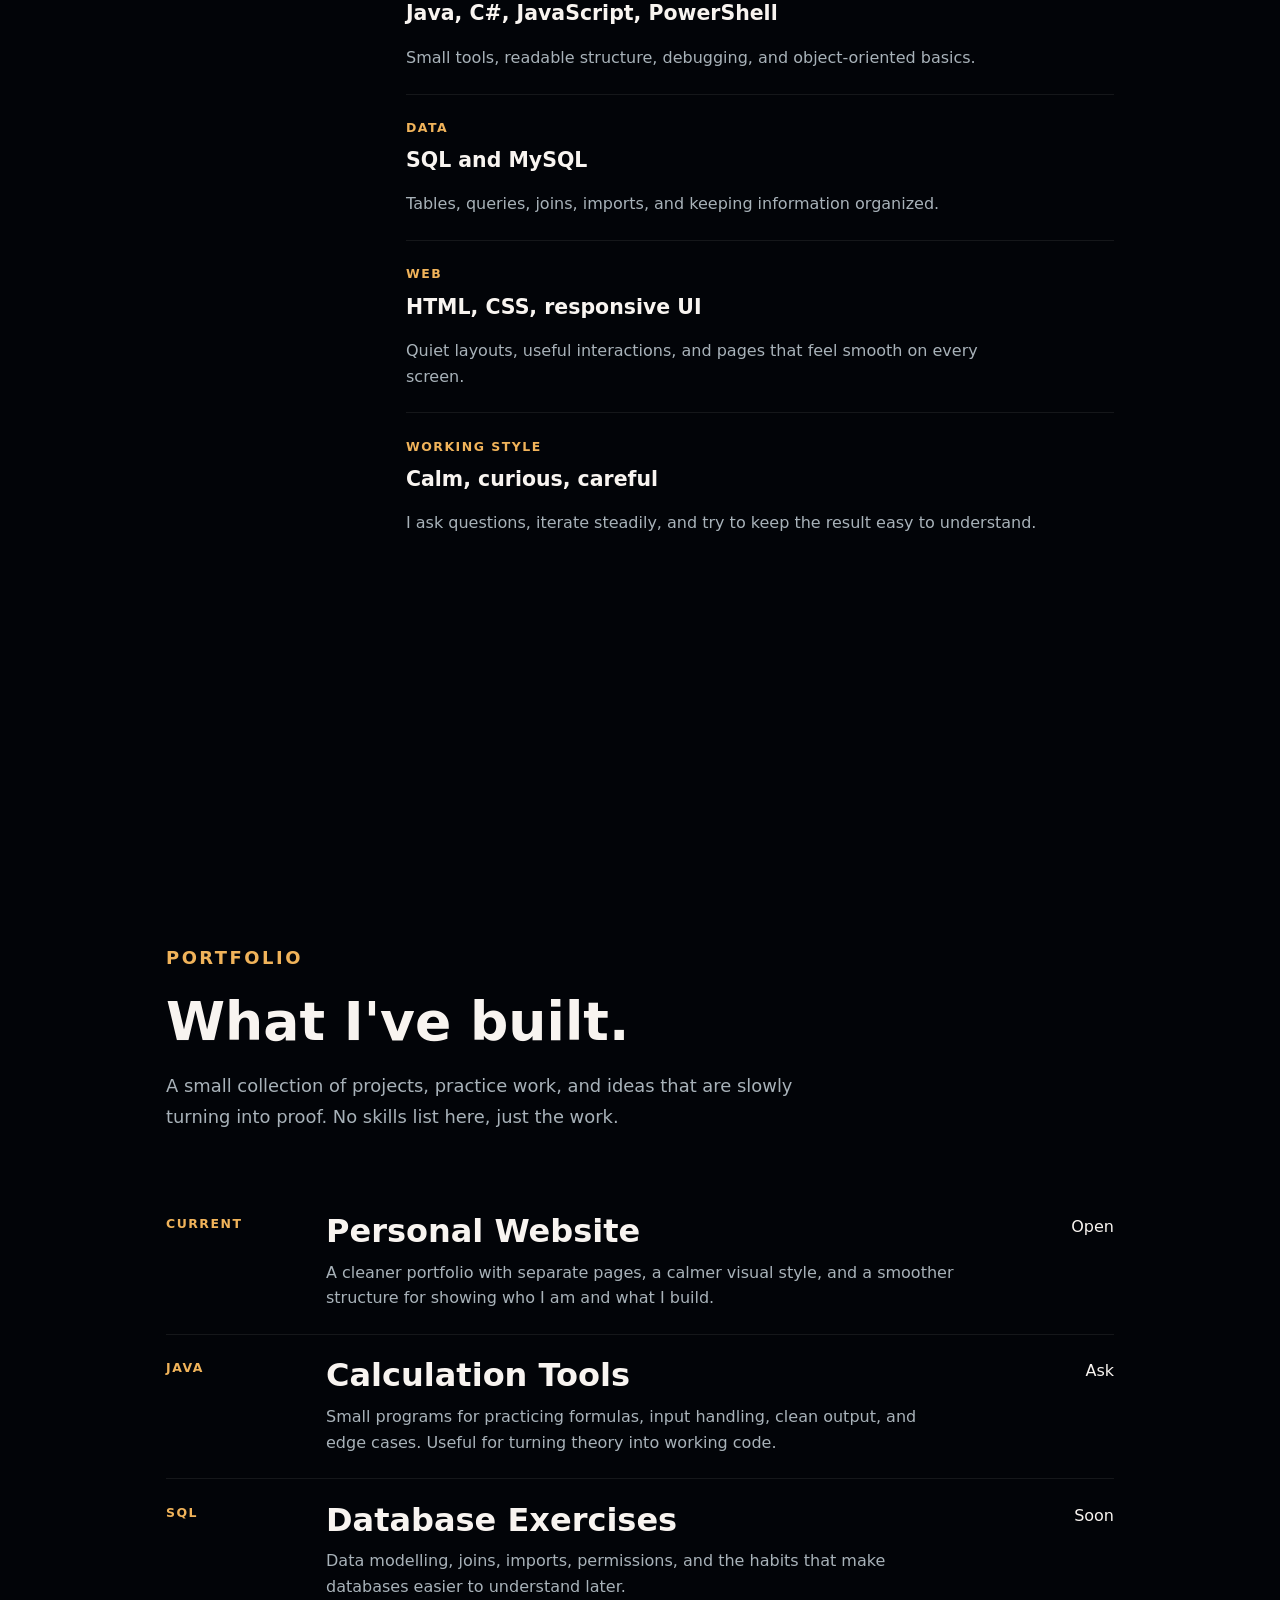
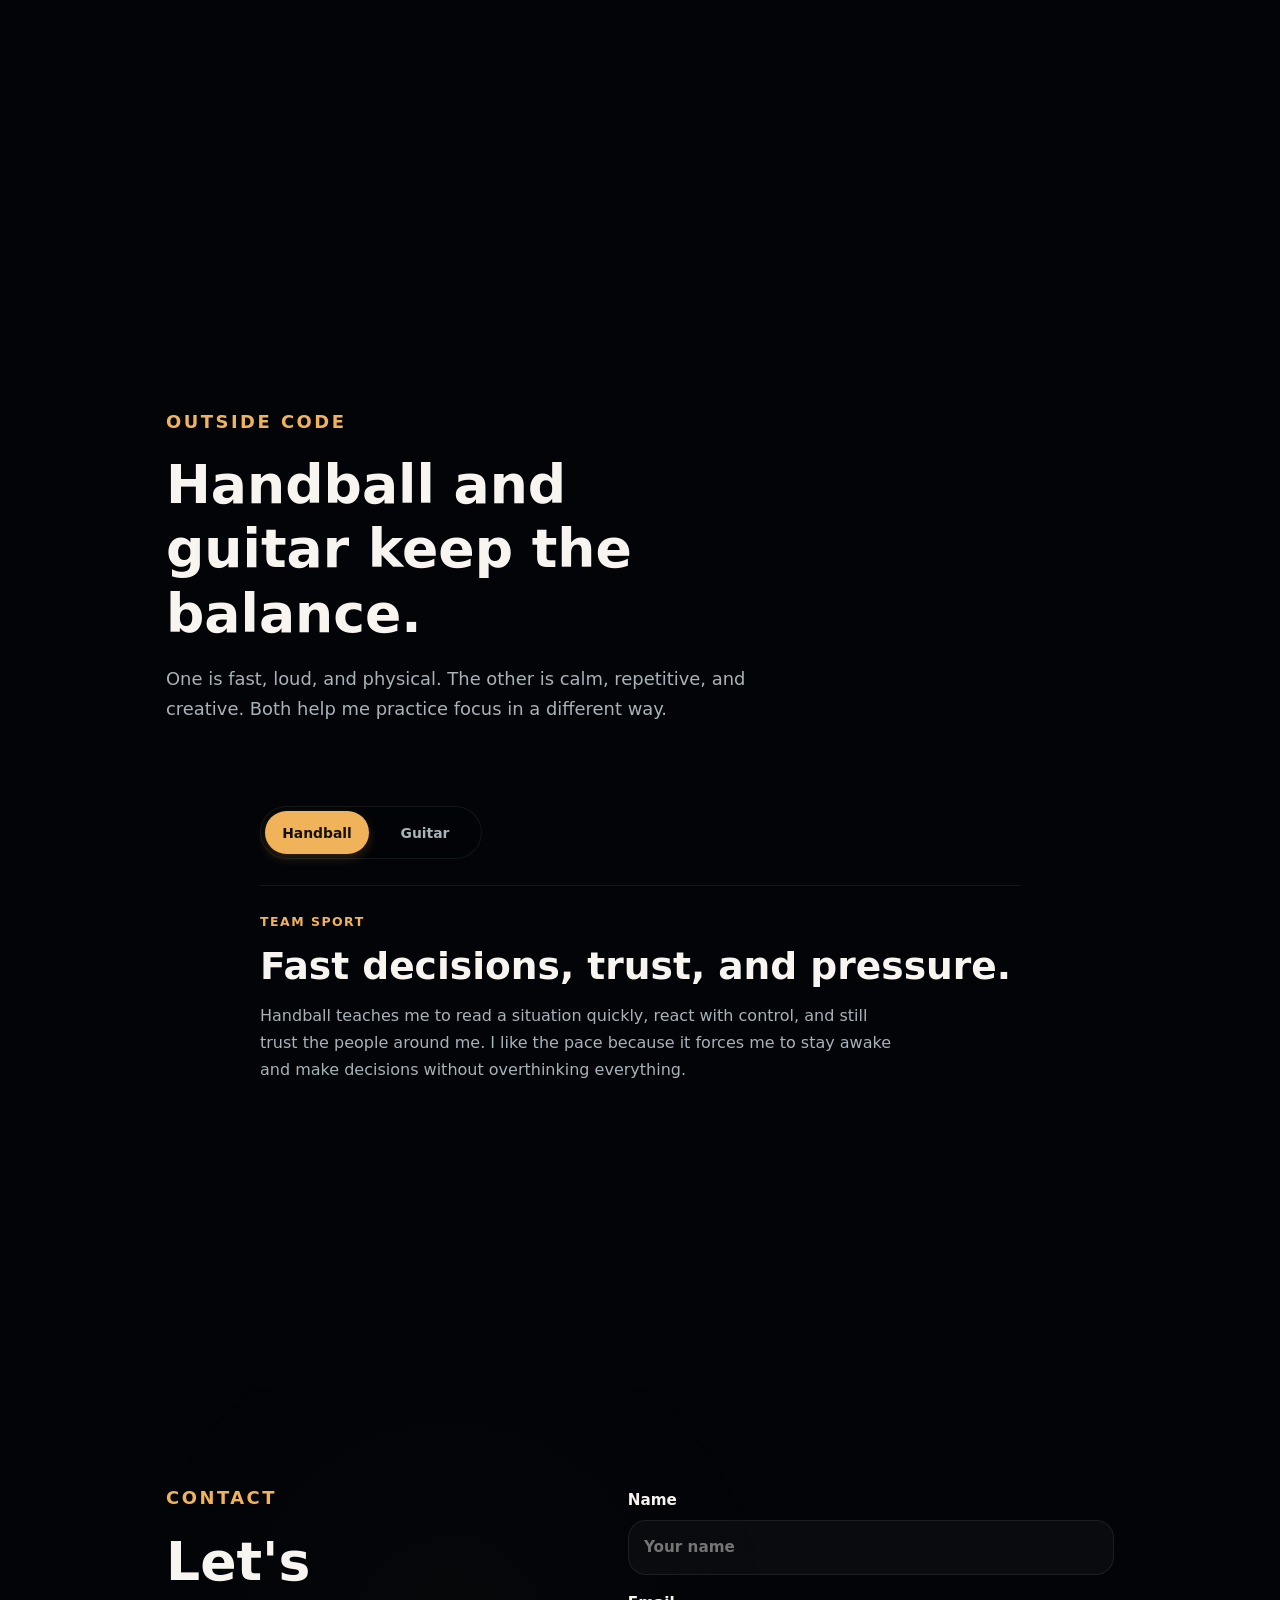
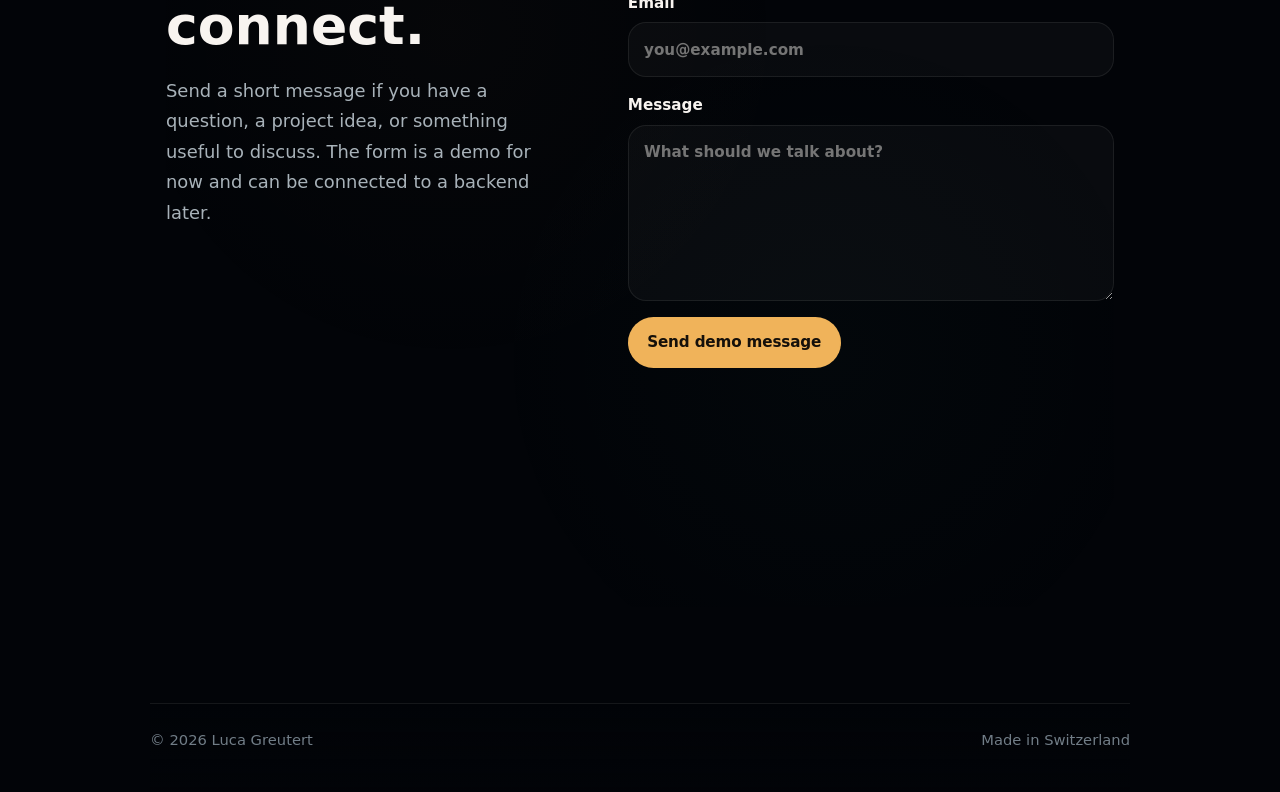
==== commit 81fcf821: "double navigationbar removed" ====
--- a/index.html
+++ b/index.html
@@ -846,12 +846,7 @@
     </button>
   </header>
 
-  <nav id="primary-navigation" class="site-nav" aria-label="Primary navigation">
-    <a href="#home-section">Home</a>
-    <a href="#work-section">Work</a>
-    <a href="#hobbies-section">Hobbies</a>
-    <a href="#contact-section">Contact</a>
-  </nav>
+
 
   <main>
     <!-- Home Section -->
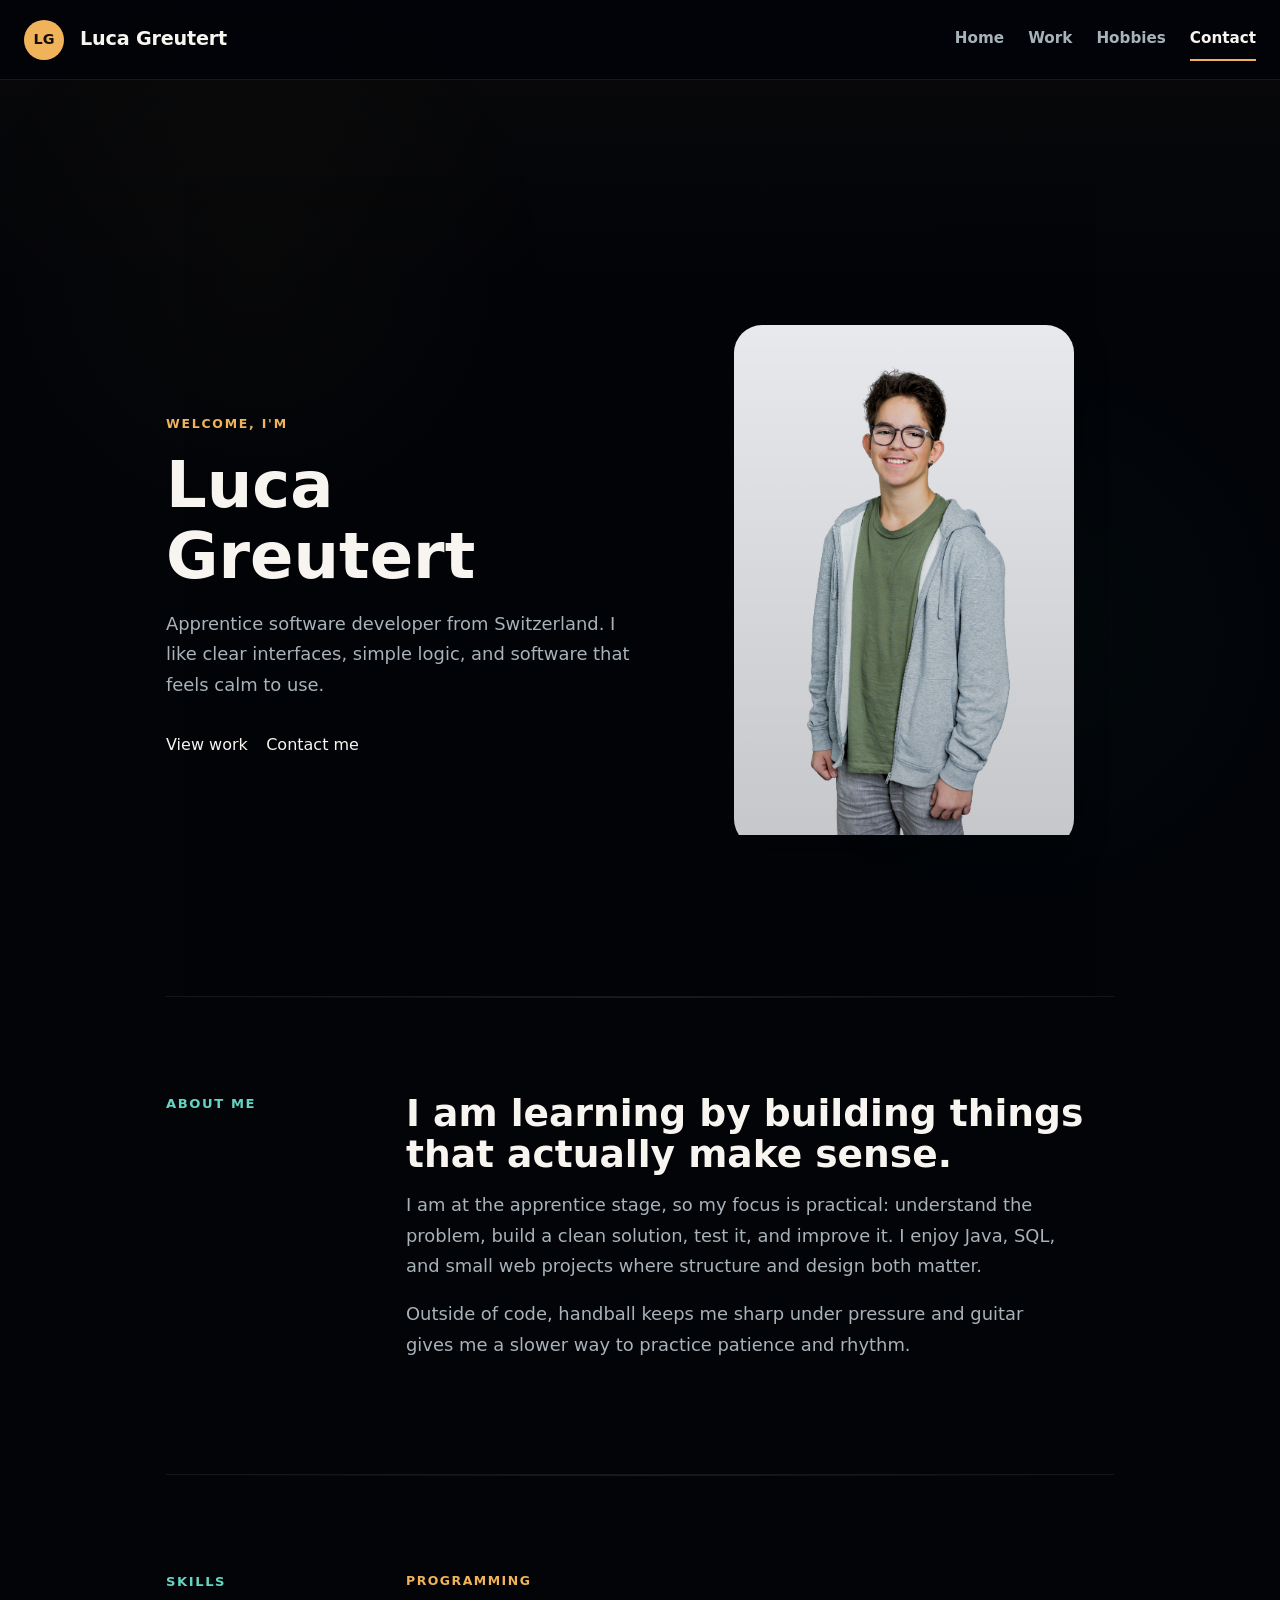
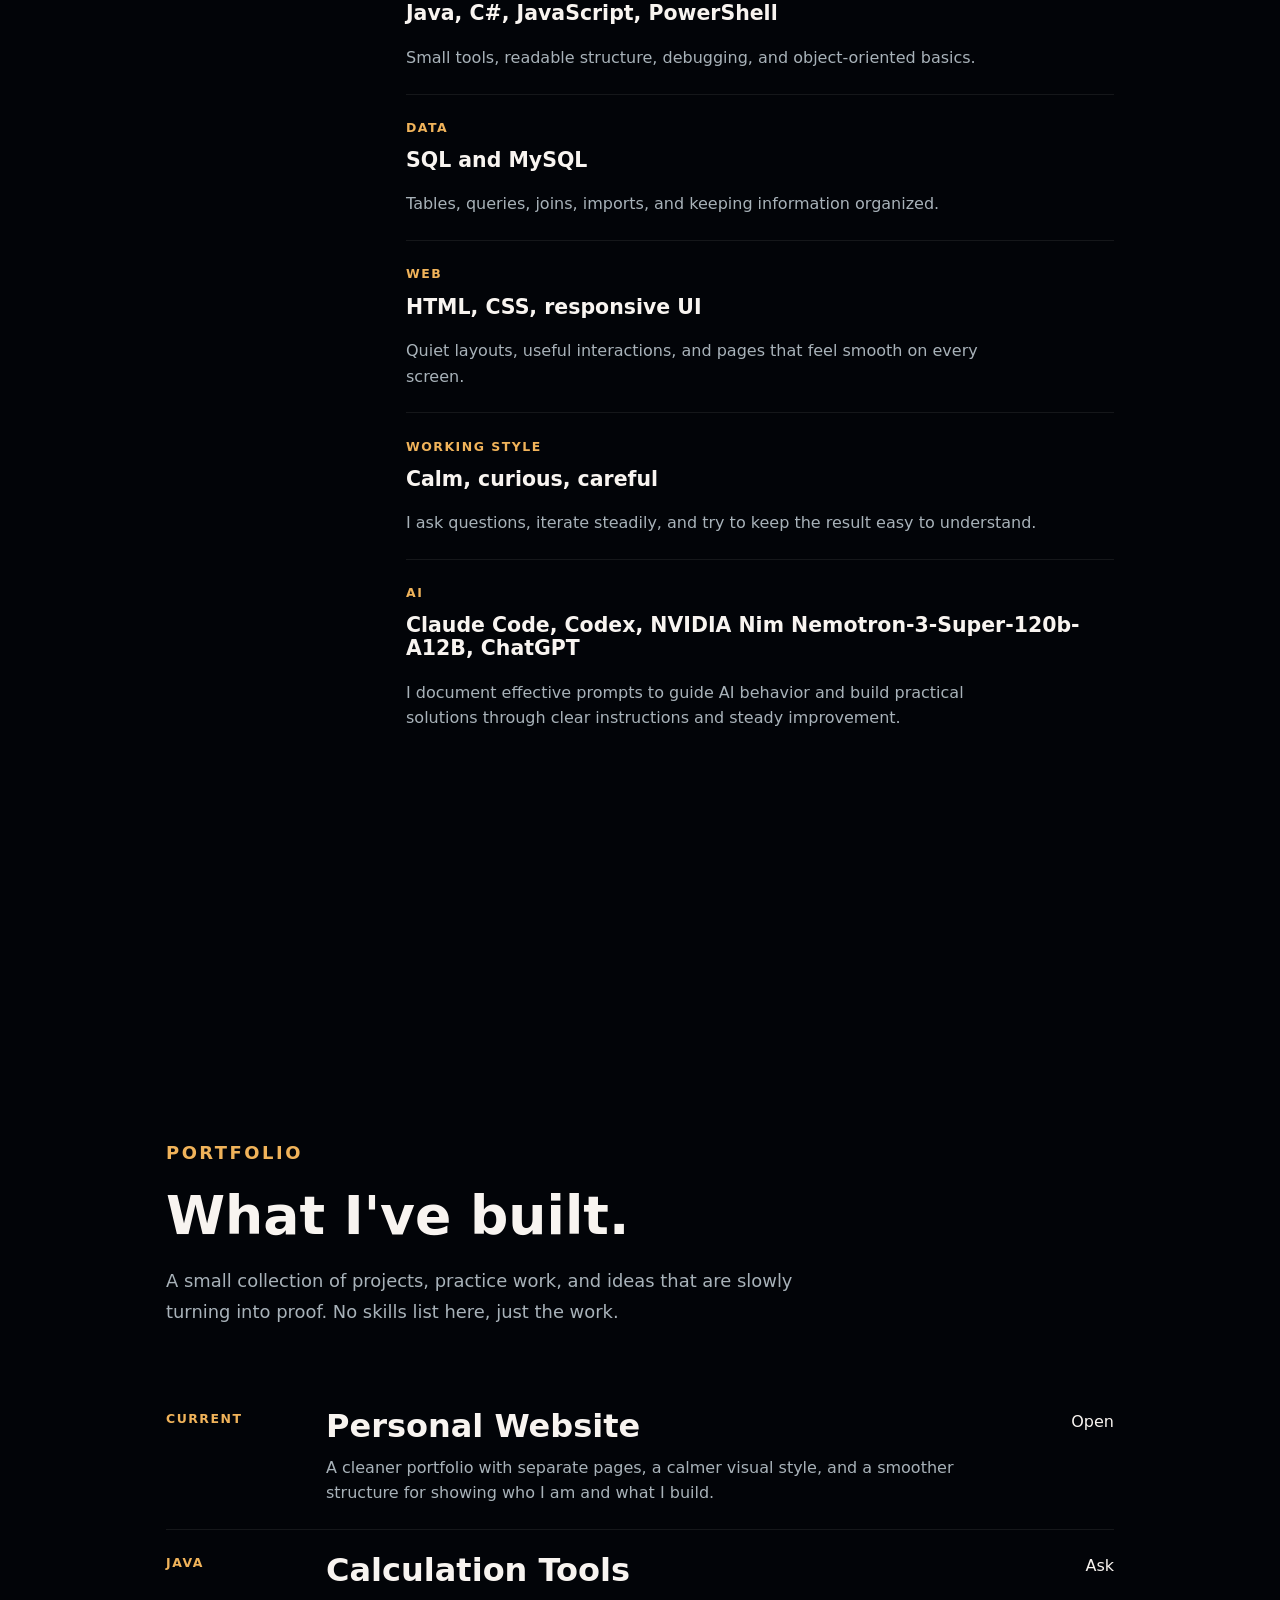
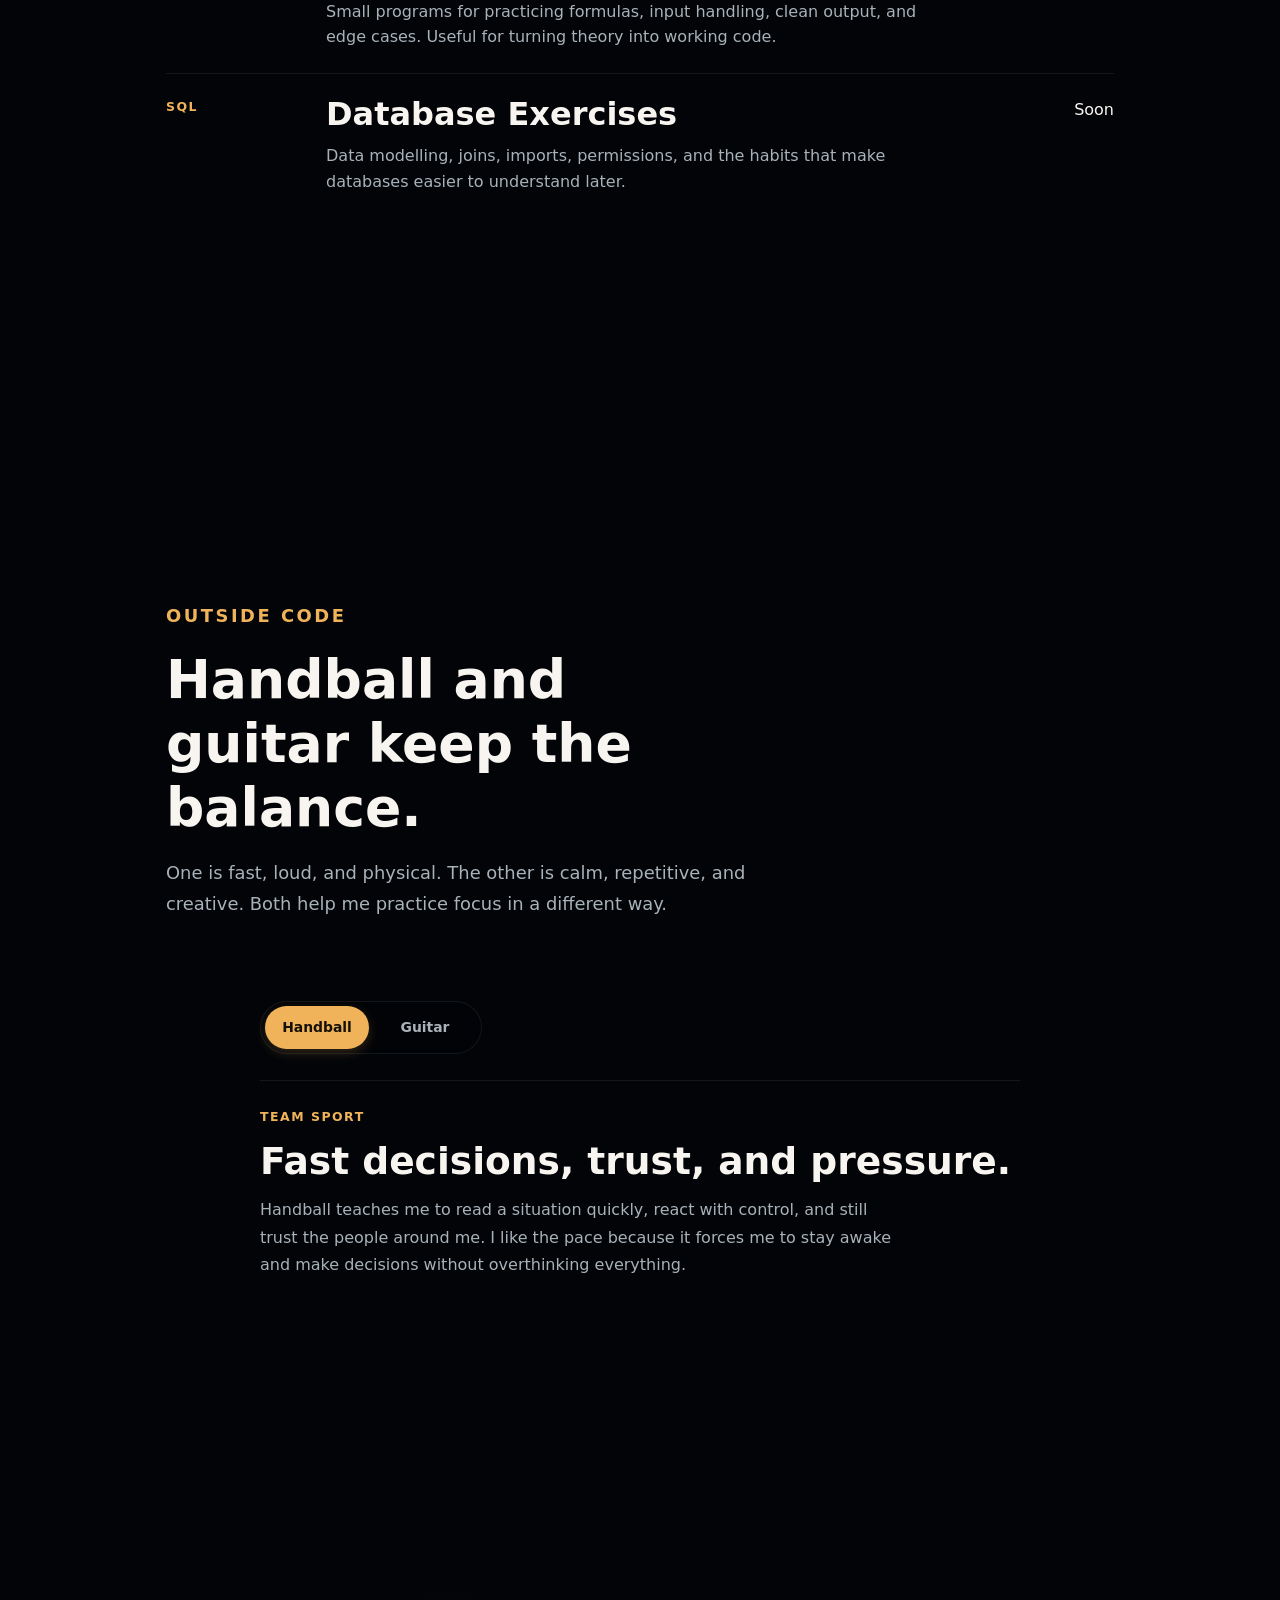
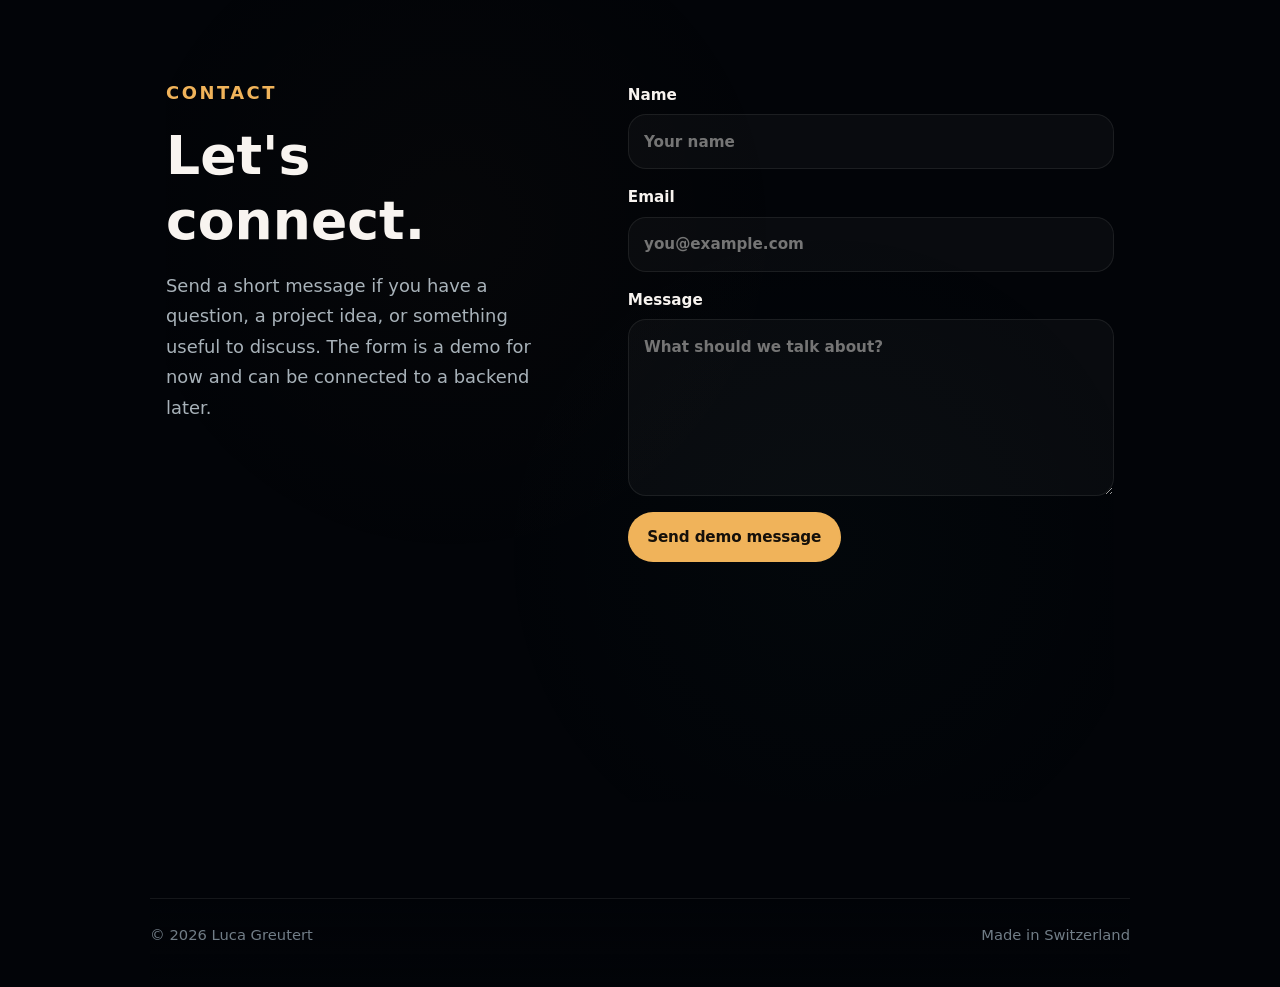
==== commit 31c44f49: "Add AI skills section to skills tab" ====
--- a/index.html
+++ b/index.html
@@ -922,6 +922,12 @@
             <h3>Calm, curious, careful</h3>
             <p>I ask questions, iterate steadily, and try to keep the result easy to understand.</p>
           </article>
+
+          <article class="clean-row">
+            <span>AI</span>
+            <h3>Claude Code, Codex, NVIDIA Nim Nemotron-3-Super-120b-A12B, ChatGPT</h3>
+            <p>I document effective prompts to guide AI behavior and build practical solutions through clear instructions and steady improvement.</p>
+          </article>
         </div>
       </section>
     </section>
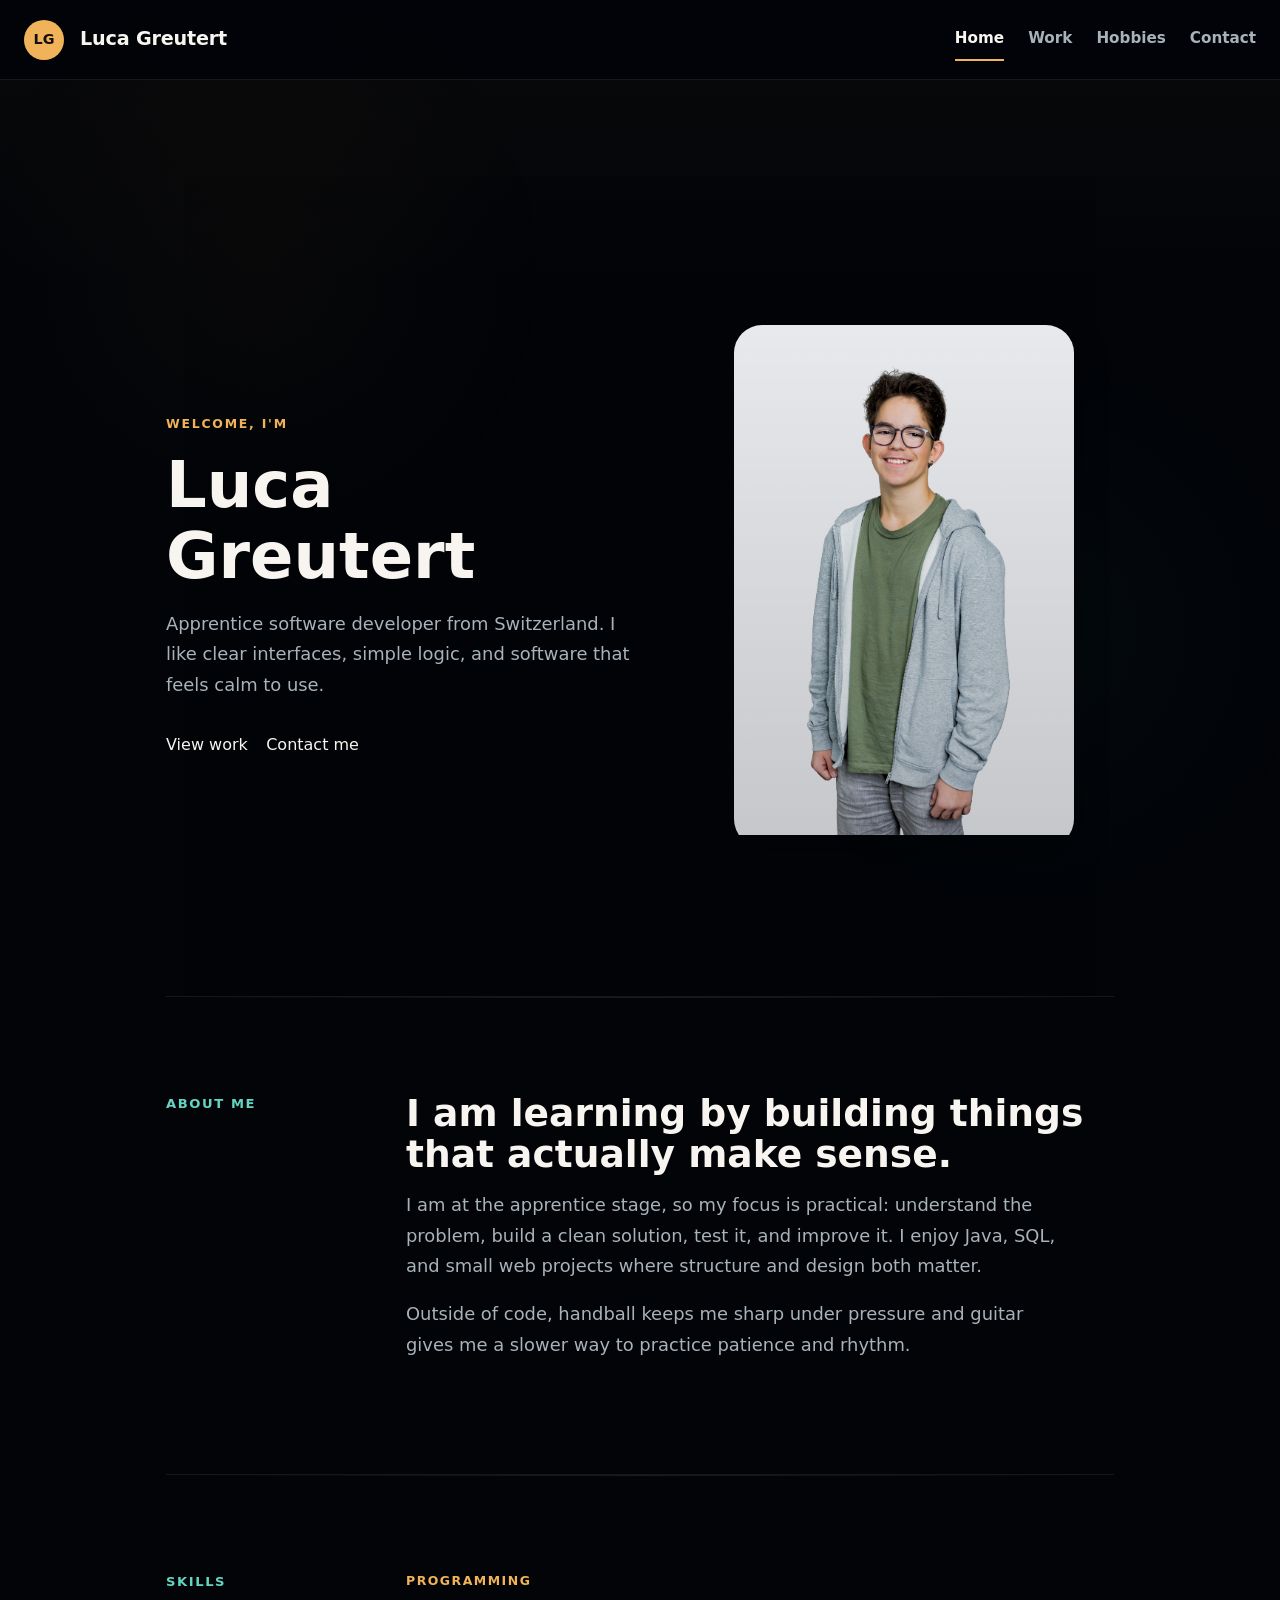
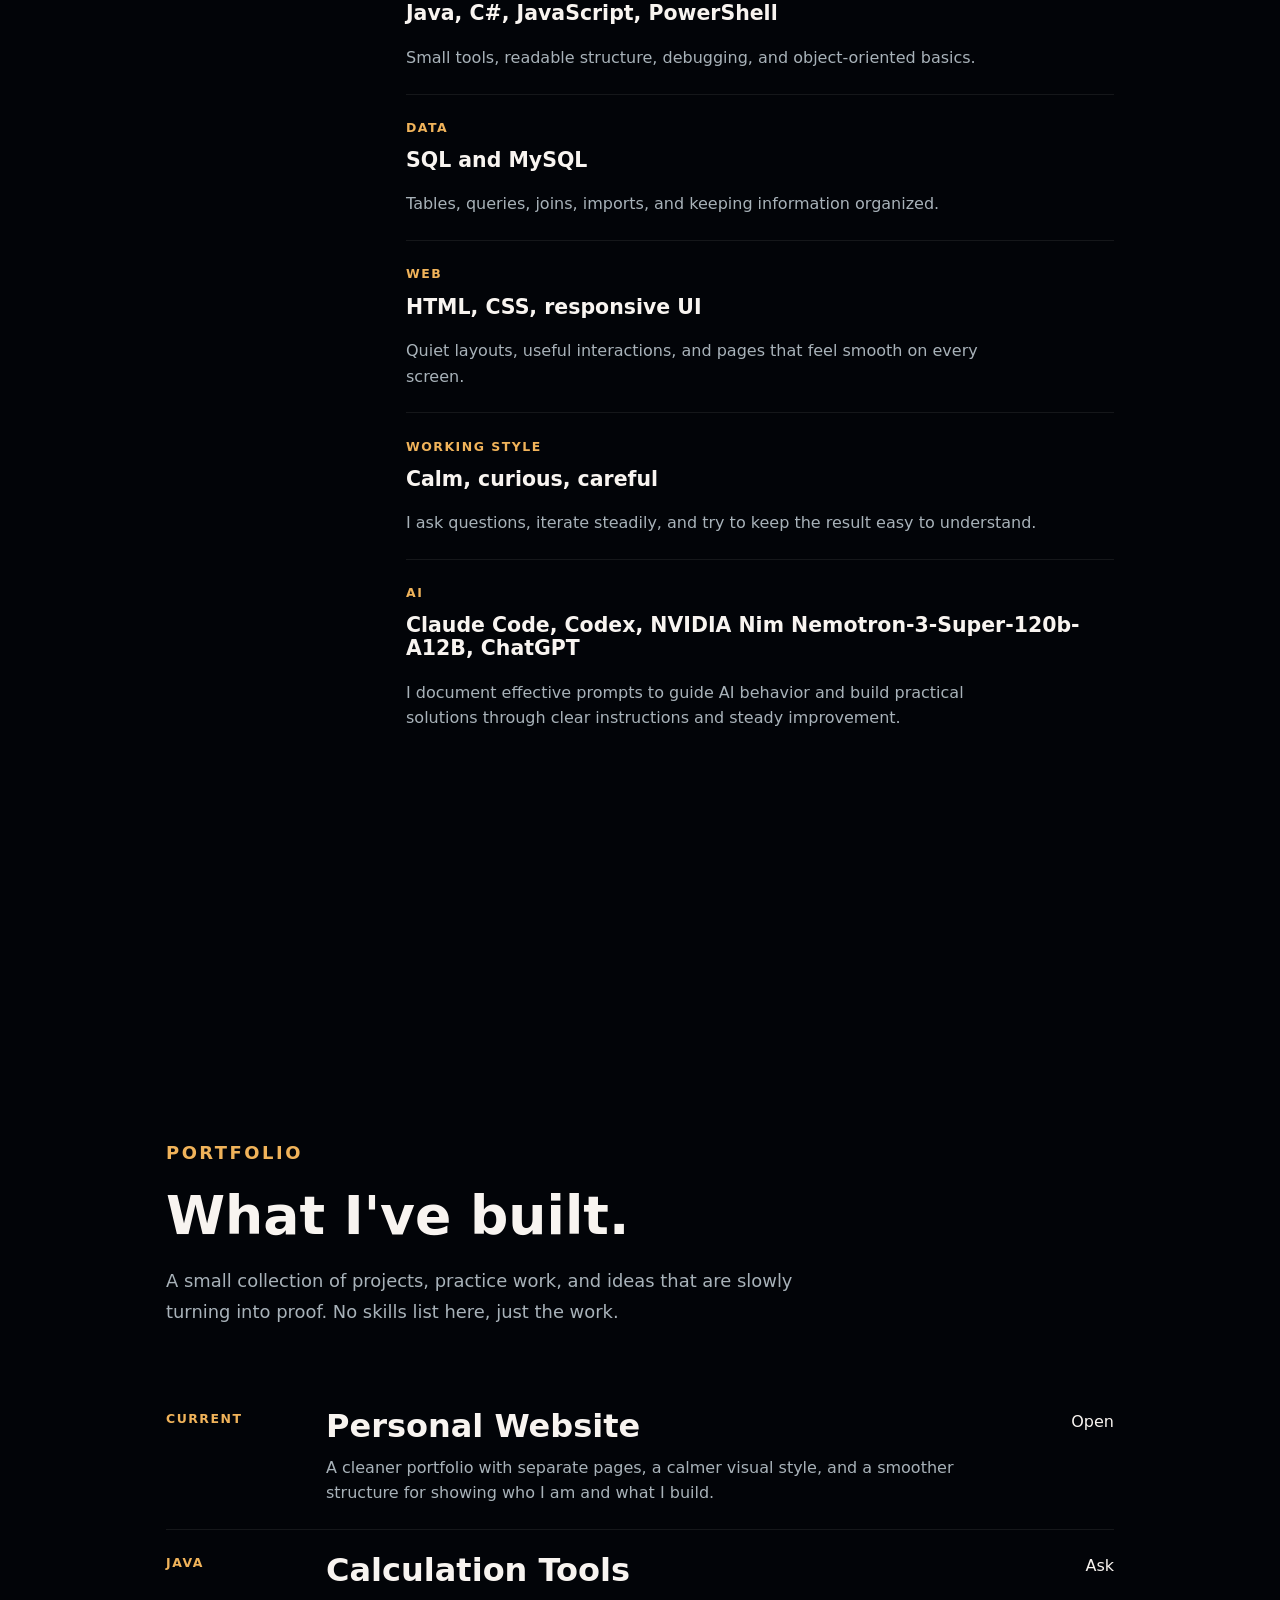
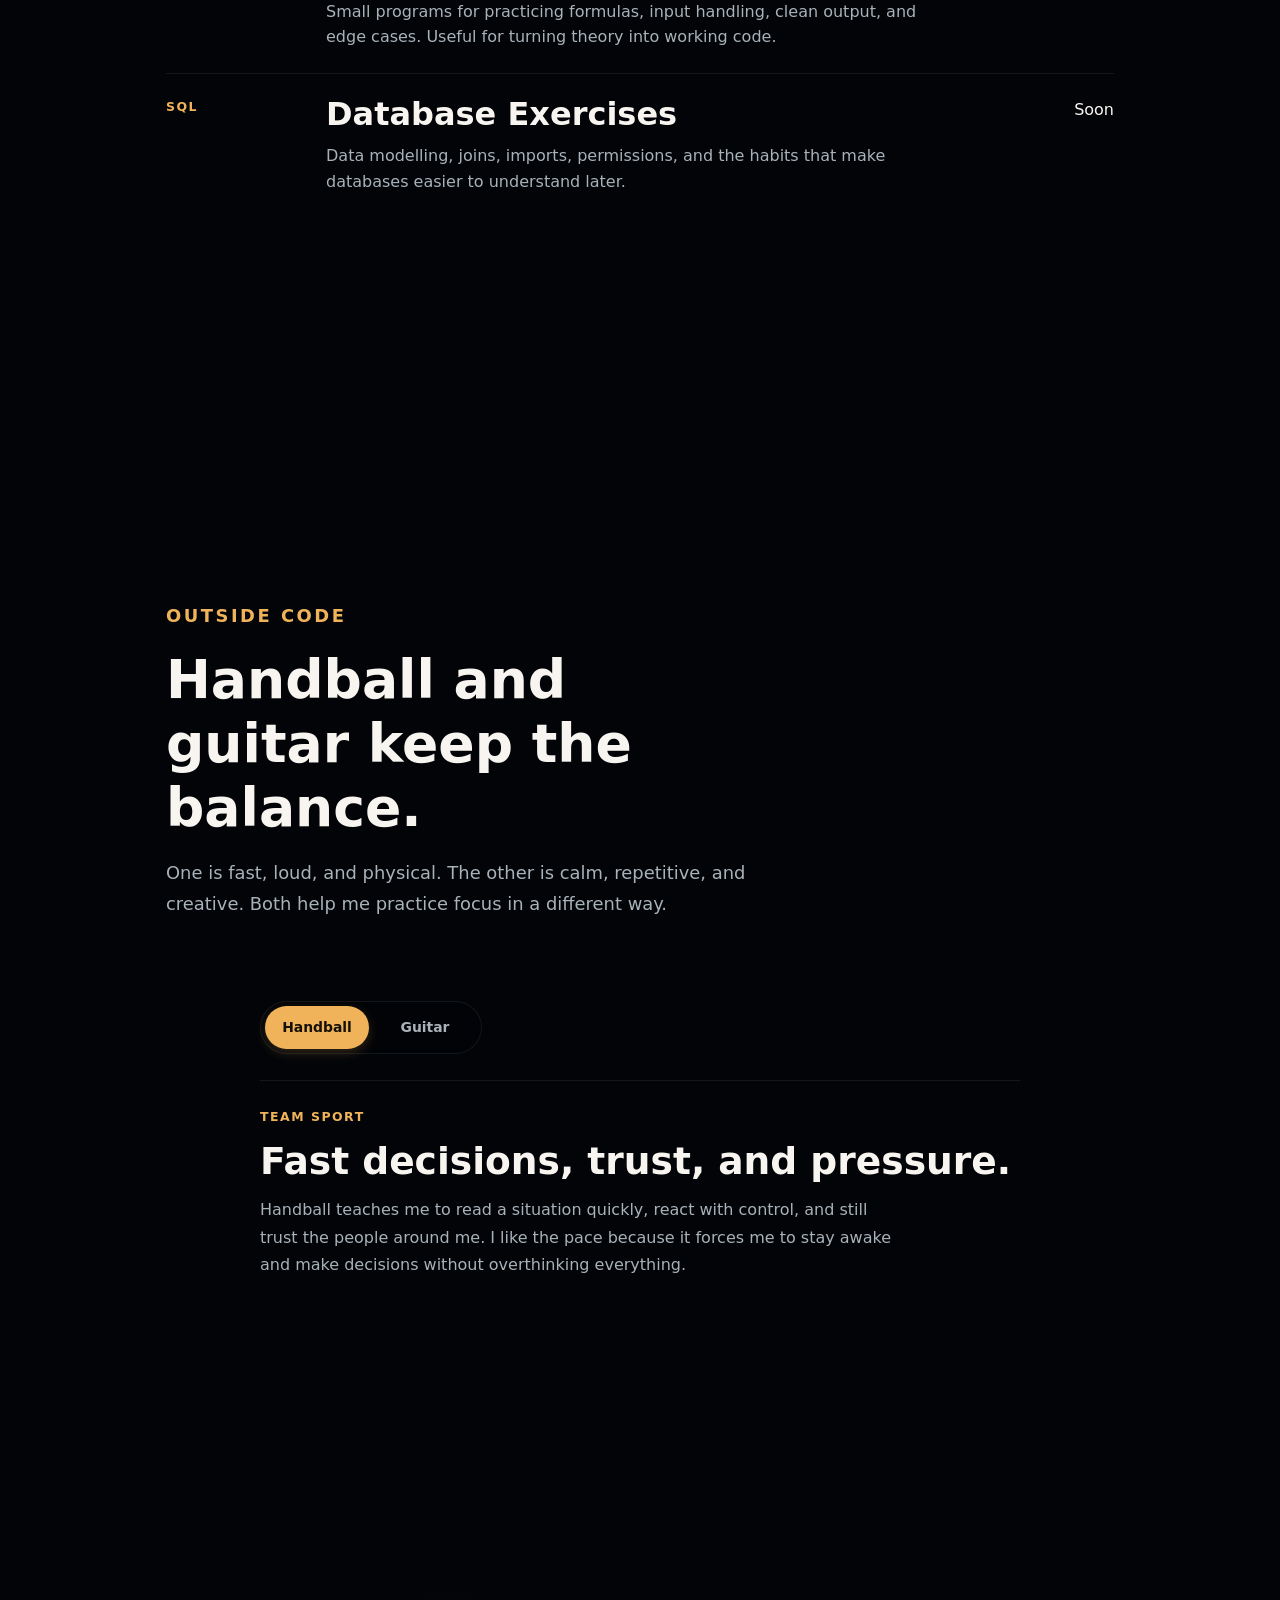
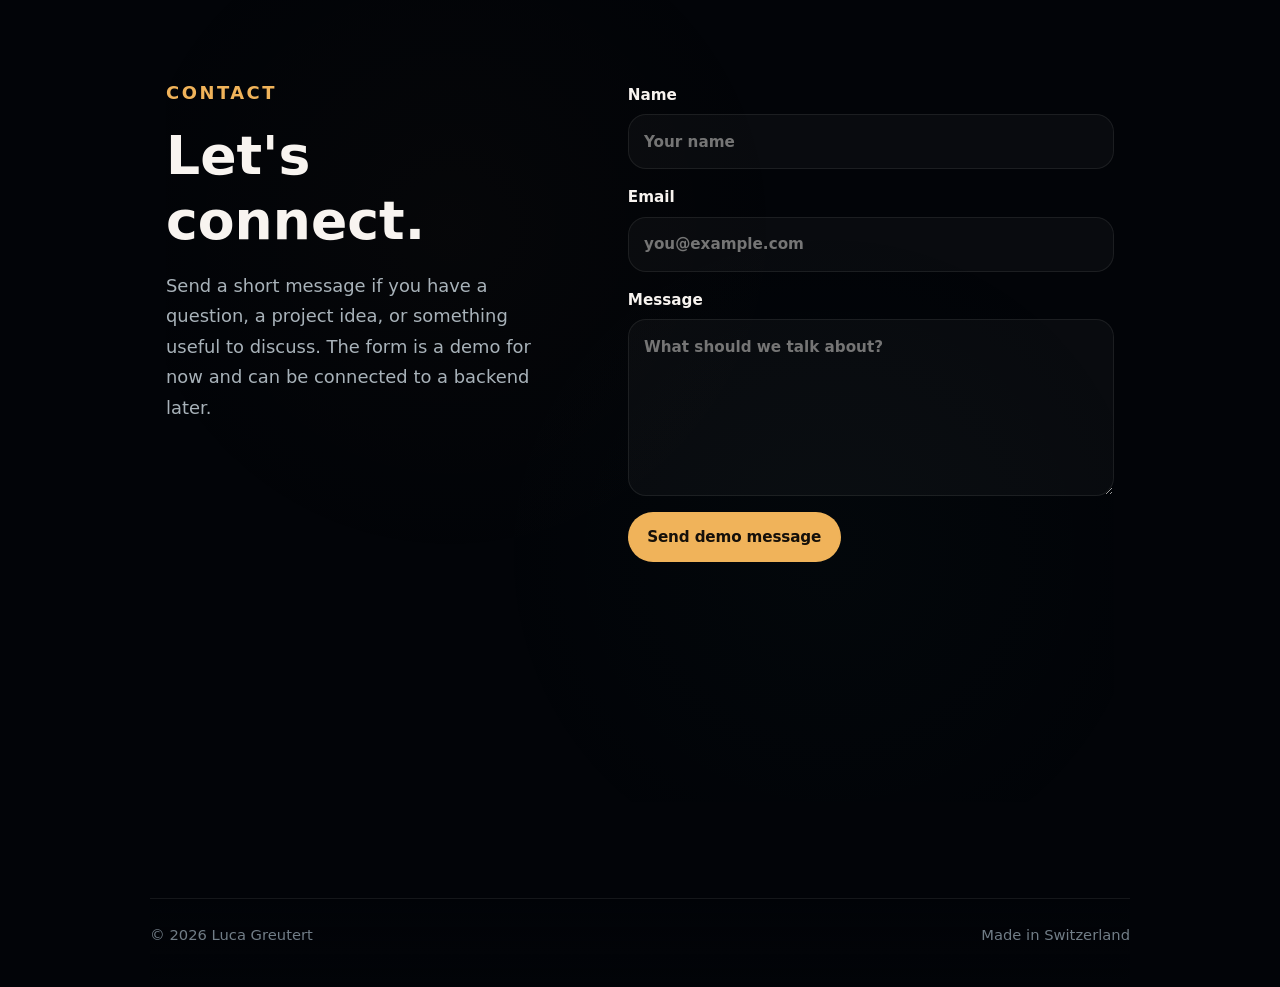
==== commit 1a8305c6: "Fix navigation: underline Home link at top" ====
--- a/index.html
+++ b/index.html
@@ -1140,7 +1140,8 @@
     const updateActiveLinkOnScroll = () => {
       const scrollPosition = window.scrollY + 100; // Offset for header
 
-      const sections = document.querySelectorAll(".section");
+      // Only check top-level sections (direct children of main) to avoid nested sections
+      const sections = document.querySelectorAll("main > .section");
       let currentSectionId = "";
 
       sections.forEach(section => {
